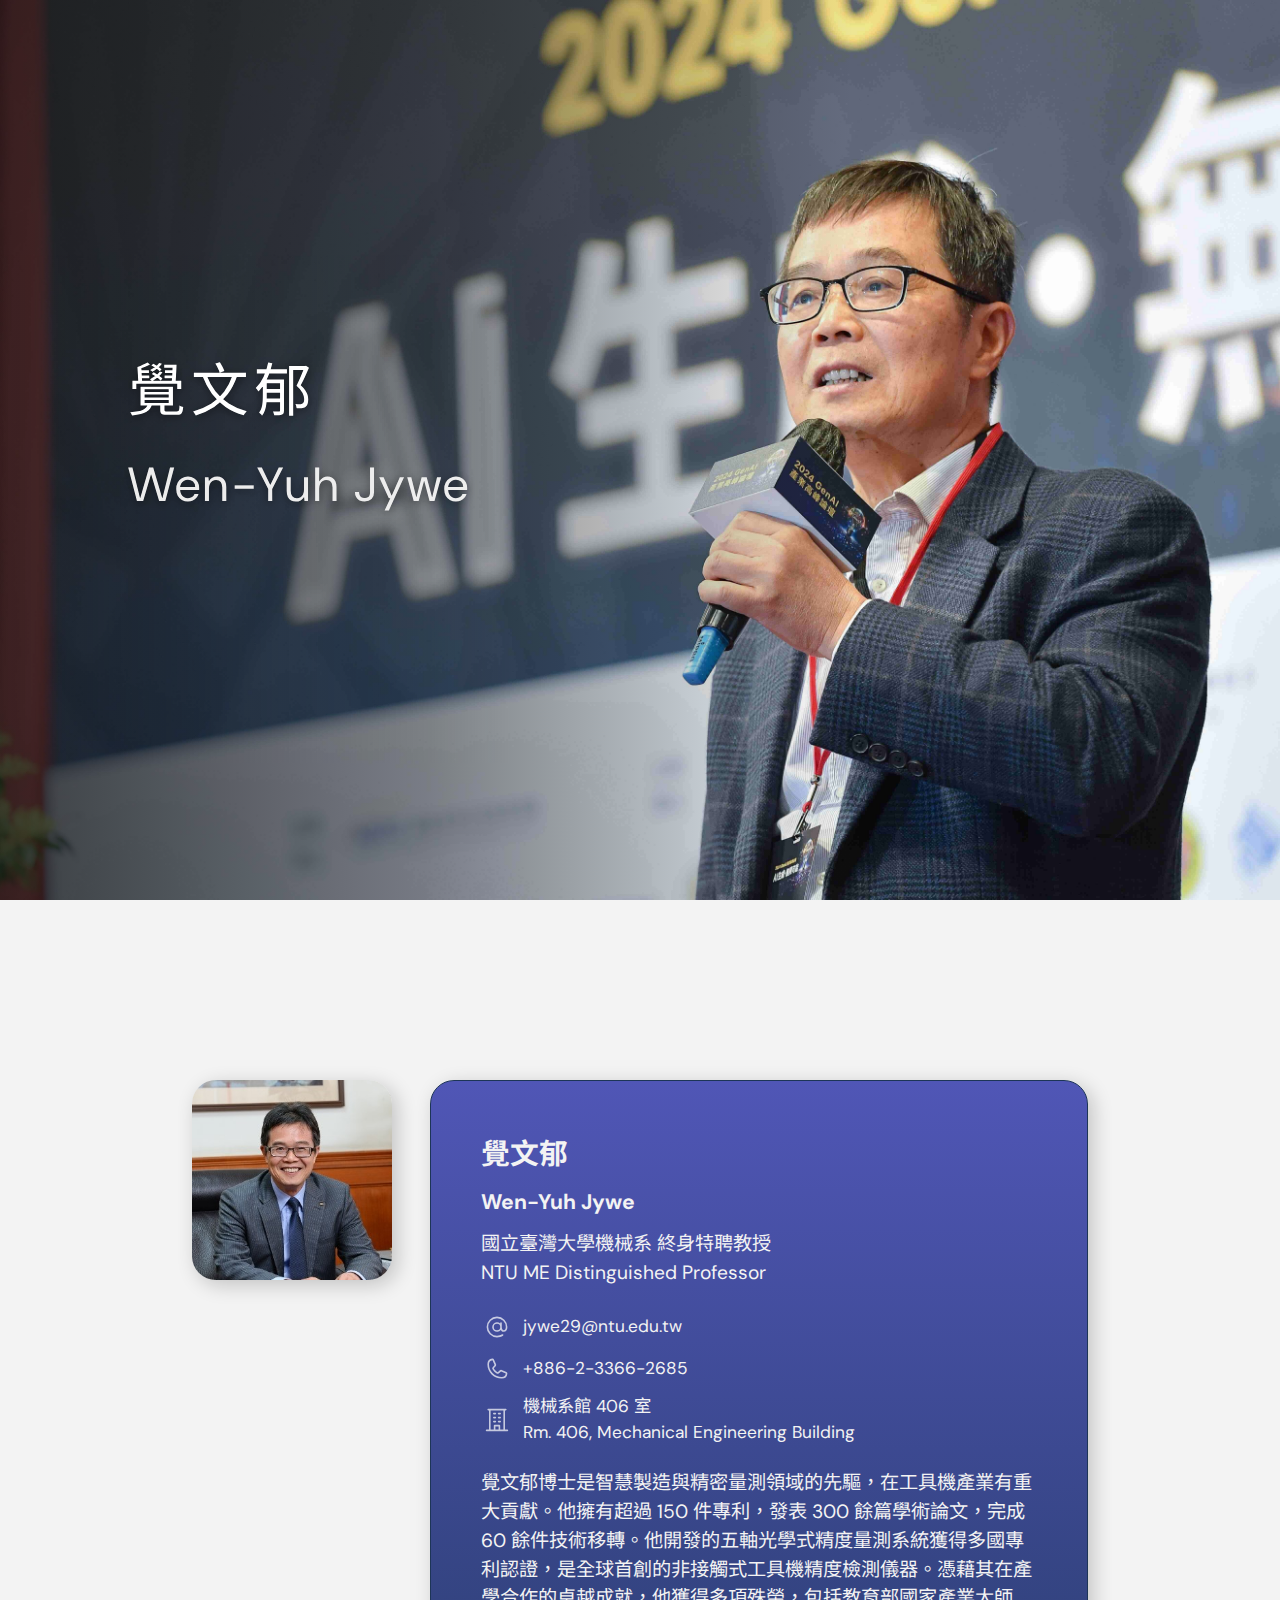
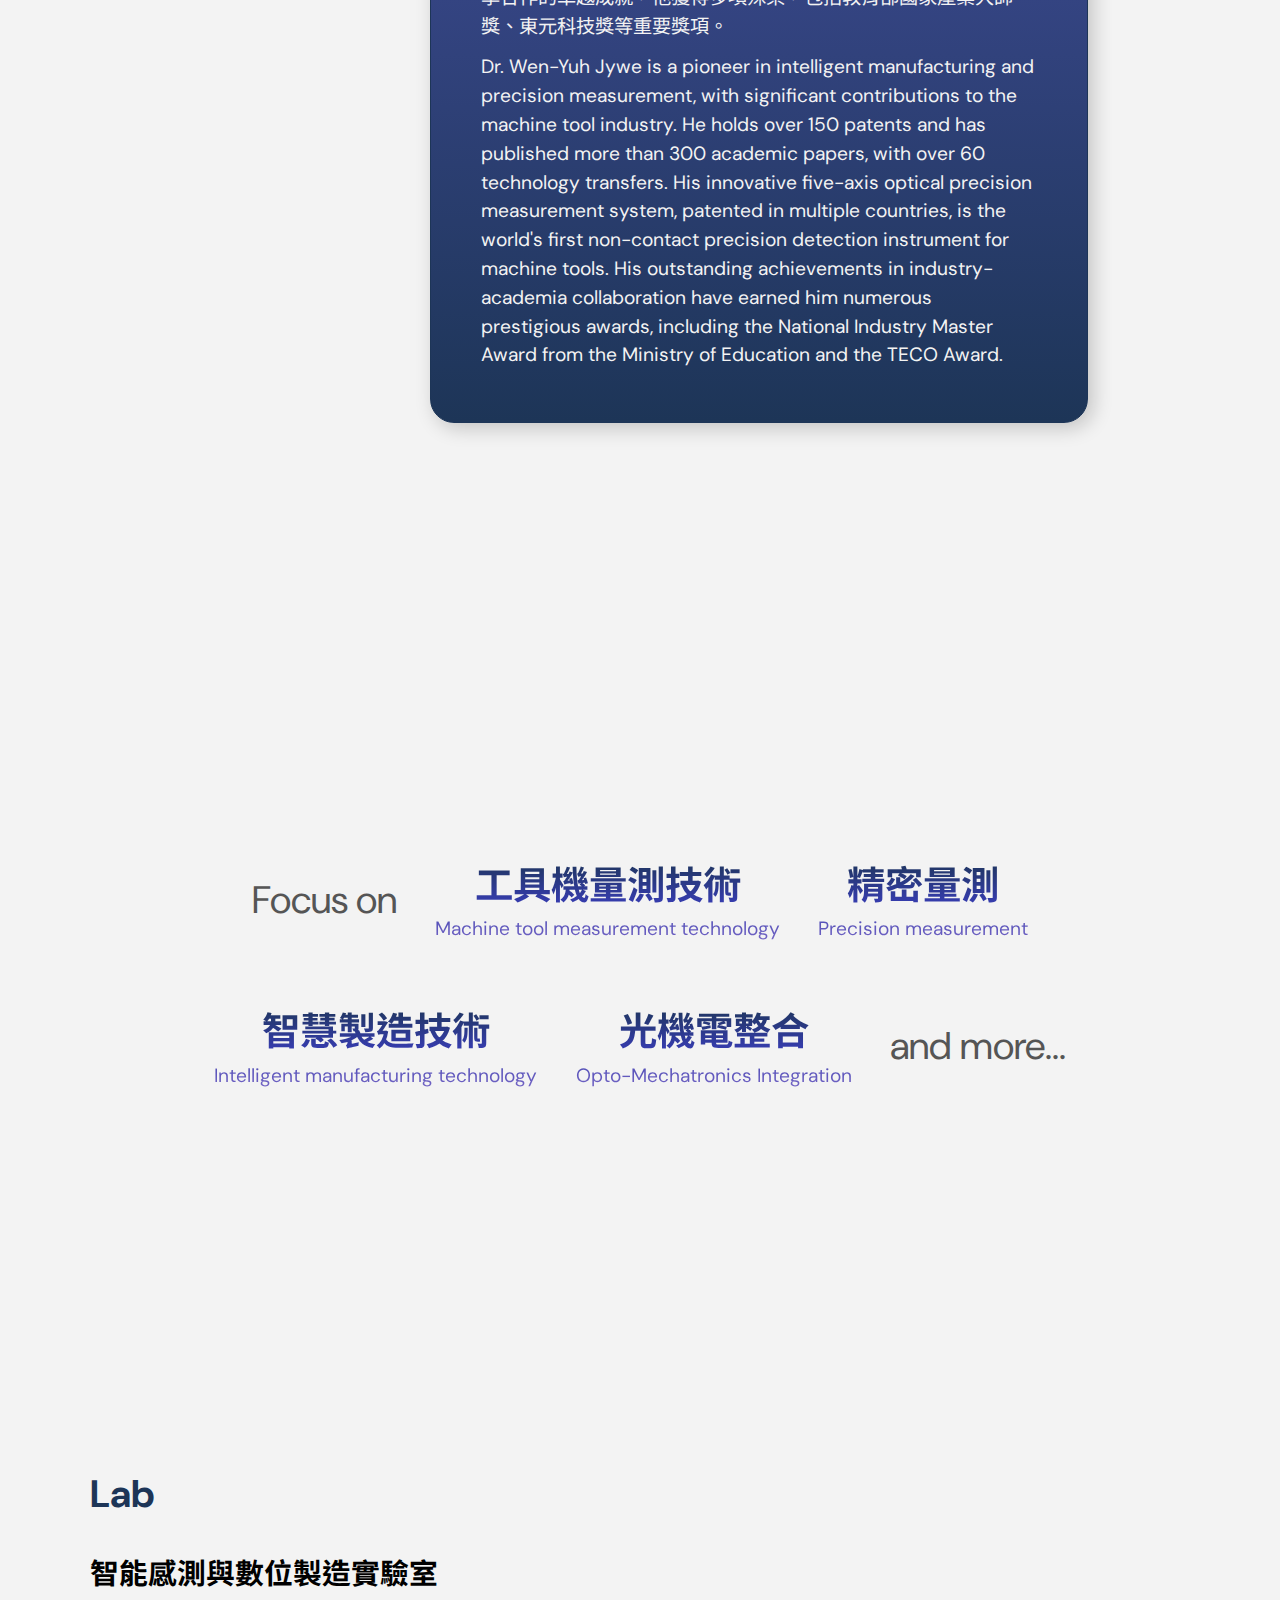
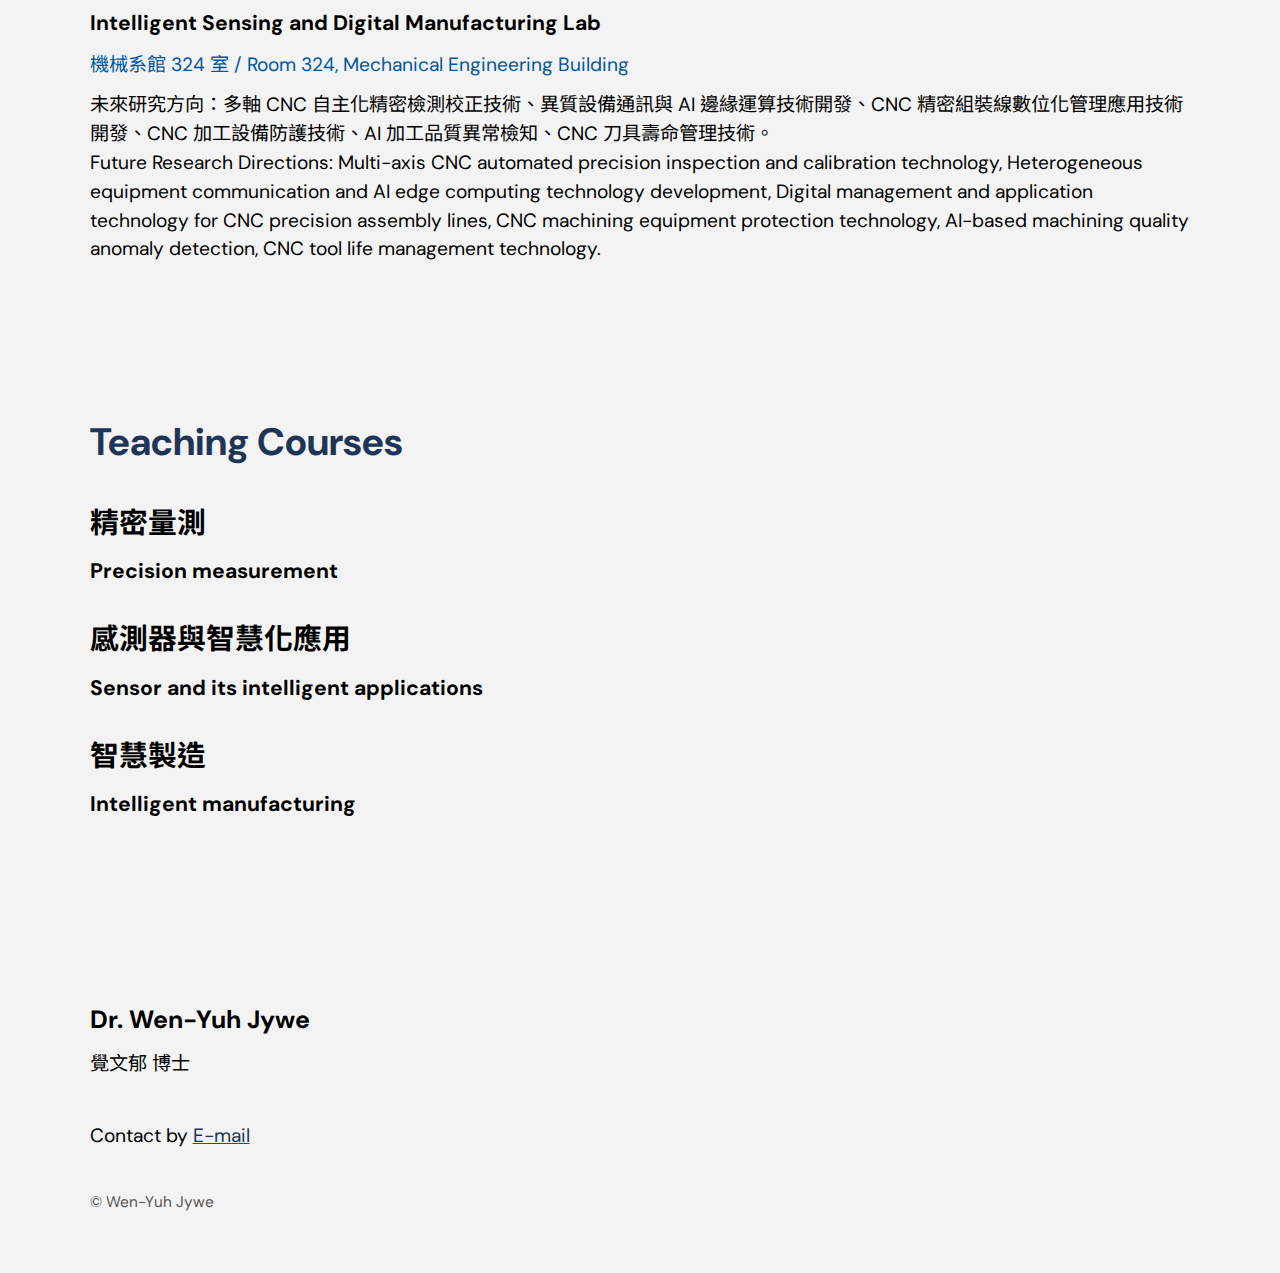
==== index.html @ 2d52c91c "Update" ====
<!DOCTYPE html>
<html lang="zh-TW">

<head>
    <meta charset="UTF-8">
    <meta http-equiv="X-UA-Compatible" content="IE=edge">
    <meta name="viewport" content="width=device-width, initial-scale=1.0">
    <meta name="keywords"
        content="覺文郁,文郁,台大,台灣大學,Wen-Yuh Jywe,NTU,National Taiwan University,Manufacturing,Mechanical,Engineering,機械,智慧製造,精密量測">
    <meta name="description"
        content="覺文郁教授官方網站，國立臺灣大學機械系終身特聘教授，現任 Intense Program 新型專班計畫主持人。Dr. Wen-Yuh Jywe's Official Website - Distinguished Professor at National Taiwan University, Department of Mechanical Engineering.">
    <link rel="icon" href="https://wen-yuh-jywe.github.io/pic/JWY_logo.png">
    <link rel="shortcut icon" href="https://wen-yuh-jywe.github.io/pic/JWY_logo.png" type="image/x-icon">
    <link rel="canonical" href="https://wen-yuh-jywe.github.io/">
    <meta itemprop="thumbnailUrl" content="https://wen-yuh-jywe.github.io/pic/thumbnail.jpg">
    <meta itemprop="image" content="https://wen-yuh-jywe.github.io/pic/thumbnail.jpg">
    <meta property="og:image" content="https://wen-yuh-jywe.github.io/pic/thumbnail.jpg">
    <meta name="robots" content="index, follow">
    <meta name="author" content="覺文郁 (Wen-Yuh Jywe)">
    <meta property="og:title" content="覺文郁 國立臺灣大學 (Wen-Yuh Jywe, National Taiwan University)">
    <meta property="og:description" content="覺文郁教授官方網站，國立臺灣大學機械系終身特聘教授，現任 Intense Program 新型專班計畫主持人。">
    <meta property="og:type" content="website">
    <meta property="og:url" content="https://wen-yuh-jywe.github.io/">
    <meta name="twitter:card" content="summary_large_image">
    <meta name="twitter:title" content="覺文郁 國立臺灣大學 (Wen-Yuh Jywe, National Taiwan University)">
    <meta name="twitter:description" content="覺文郁教授官方網站，國立臺灣大學機械系終身特聘教授，現任 Intense Program 新型專班計畫主持人。">
    <meta name="twitter:image" content="https://wen-yuh-jywe.github.io/pic/thumbnail.jpg">
    <title>覺文郁 國立臺灣大學 (Wen-Yuh Jywe, National Taiwan University)</title>
    <link
        href="https://fonts.googleapis.com/css2?family=DM+Sans:wght@200;600&family=Noto+Sans+TC:wght@300;600&display=swap"
        rel="stylesheet">
    <link rel="stylesheet" type="text/css" href="css/style.css">

    <script async src="https://www.googletagmanager.com/gtag/js?id=G-VJZ2K72PMZ"></script>
    <script>
        window.dataLayer = window.dataLayer || [];
        function gtag() { dataLayer.push(arguments); }
        gtag('js', new Date());
        gtag('config', 'G-VJZ2K72PMZ');
    </script>
    <script src="script/jquery-3.7.0.js"></script>
    <script src="script/jquery.counterup.min.js"></script>
    <script src="script/quicklink.umd.js"></script>
    <script src="script/W_DEV_function_1.js"></script>
    <script src="script/W_DEV_function_2.js"></script>
    <script src="script/waypoints.min.js"></script>
    <script src="script/typed.umd.js"></script>
</head>

<body>
    <header class="container_1">
        <div class="introhero">
            <img loading="lazy" alt="國立臺灣大學 機械系 終身特聘教授 覺文郁 Wen-Yuh Jywe Banner" src="pic/banner.jpg">
            <div class="introhero_web_word">
                <p class="introhero_ch"><span class="type1" id="type">覺文郁</span></p>
                <p class="introhero_en"><span class="type2" id="type">Wen-Yuh Jywe</span></p>
            </div>
        </div>
    </header>

    <main>
        <section class="container_1">
            <div class="watsoncard no_animation">
                <div class="watsoncard_img">
                    <img loading="lazy" src="pic/JWY-SQ.jpg" alt="國立臺灣大學 機械系 終身特聘教授 覺文郁 Wen-Yuh Jywe Personal Photo">
                </div>
                <div class="watsoncard_content">
                    <div class="inside_content">
                        <h3>覺文郁</h3>
                        <h6>Wen-Yuh Jywe</h6>
                        <p>國立臺灣大學機械系 終身特聘教授<br>NTU ME Distinguished Professor</p>

                        <div class="watsoncard_link_container">
                            <div class="watsoncard_link"><a href="mailto:jywe29@ntu.edu.tw" target="_blank"><img
                                        class="watsoncard_icon" src="pic/email.svg" alt="Email"></a>
                                <p><a href="mailto:jywe29@ntu.edu.tw" target="_blank">jywe29@ntu.edu.tw</a></p>
                            </div>
                            <div class="watsoncard_link"><a href="tel:886-2-3366-2685" target="_blank"><img
                                        class="watsoncard_icon" src="pic/phone.svg" alt="Phone"></a>
                                <p><a href="tel:886-2-3366-2685" target="_blank">+886-2-3366-2685</a></p>
                            </div>
                            <div class="watsoncard_link"><a href="https://maps.app.goo.gl/oeczMmmmokRA5XTd6"
                                    target="_blank"><img class="watsoncard_icon" src="pic/building.svg"
                                        alt="Location"></a>
                                <p><a href="https://maps.app.goo.gl/oeczMmmmokRA5XTd6" target="_blank">機械系館 406 室<br>Rm.
                                        406, Mechanical
                                        Engineering Building</a></p>
                            </div>
                        </div>

                        <p>覺文郁博士是智慧製造與精密量測領域的先驅，在工具機產業有重大貢獻。他擁有超過 150 件專利，發表 300 餘篇學術論文，完成 60
                            餘件技術移轉。他開發的五軸光學式精度量測系統獲得多國專利認證，是全球首創的非接觸式工具機精度檢測儀器。憑藉其在產學合作的卓越成就，他獲得多項殊榮，包括教育部國家產業大師獎、東元科技獎等重要獎項。
                        </p>
                        <p>Dr. Wen-Yuh Jywe is a pioneer in intelligent manufacturing and precision measurement, with
                            significant contributions to the machine tool industry. He holds over 150 patents and has
                            published more than 300 academic papers, with over 60 technology transfers. His innovative
                            five-axis optical precision measurement system, patented in multiple countries, is the
                            world's
                            first non-contact precision detection instrument for machine tools. His outstanding
                            achievements
                            in industry-academia collaboration have earned him numerous prestigious awards, including
                            the
                            National Industry Master Award from the Ministry of Education and the TECO Award.</p>
                    </div>
                </div>
            </div>
        </section>

        <section class="container_2">
            <div class="area">Focus on</div>
            <div class="area item">
                <p class="area_ch">工具機量測技術</p>
                <p class="area_en">Machine tool measurement technology</p>
            </div>
            <div class="area item">
                <p class="area_ch">精密量測</p>
                <p class="area_en">Precision measurement</p>
            </div>
            <div class="area item">
                <p class="area_ch">智慧製造技術</p>
                <p class="area_en">Intelligent manufacturing technology</p>
            </div>
            <div class="area item">
                <p class="area_ch">光機電整合</p>
                <p class="area_en">Opto-Mechatronics Integration</p>
            </div>
            <div class="area">and more...</div>
        </section>

        <section class="container_3">
            <h1 class="margin_section">Lab</h1>
            <div class="margin_section">
                <h3>智能感測與數位製造實驗室</h3>
                <h6>Intelligent Sensing and Digital Manufacturing Lab</h6>
                <p class="light_blue_word">機械系館 324 室 / Room 324, Mechanical Engineering Building</p>
                <p>未來研究方向：多軸 CNC 自主化精密檢測校正技術、異質設備通訊與 AI 邊緣運算技術開發、CNC 精密組裝線數位化管理應用技術開發、CNC 加工設備防護技術、AI 加工品質異常檢知、CNC
                    刀具壽命管理技術。<br>Future Research Directions: Multi-axis CNC automated precision inspection and
                    calibration
                    technology,
                    Heterogeneous equipment communication and AI edge computing technology development, Digital
                    management
                    and application technology for CNC precision assembly lines,
                    CNC machining equipment protection technology, AI-based machining quality anomaly detection, CNC
                    tool
                    life management technology.</p>
            </div>

            <h1 class="topic_section">Teaching Courses</h1>
            <div class="margin_section">
                <h3>精密量測</h3>
                <h6>Precision measurement</h6>
            </div>
            <div class="margin_section">
                <h3>感測器與智慧化應用</h3>
                <h6>Sensor and its intelligent applications</h6>
            </div>
            <div class="margin_section">
                <h3>智慧製造</h3>
                <h6>Intelligent manufacturing</h6>
            </div>

        </section>
    </main>

    <footer class="footer">
        <div class="footer_grid">
            <div class="footer_grid_all">
                <h5><span class="info" info="Click to select">Dr. Wen-Yuh
                        Jywe</span></h5>
                <p><span class="info" info="Click to select">覺文郁 博士</p>
            </div>

            <div class="footer_grid_all">
                <p>Contact by <a href="mailto:jywe29@ntu.edu.tw" target="_blank">E-mail</a>
                </p>
            </div>

            <div class="footer_grid_all">
                <p class="copyright">&copy; Wen-Yuh Jywe</p>
            </div>
        </div>
    </footer>

    <button class="toTop" title="gotoTop" style="display: inline-block;">
        <span>Top</span>
    </button>
</body>

<script>
    $('.counter').counterUp({
        delay: 60,
        time: 1000
    });
</script>
<script>
    $(document).ready(function () {
        gotop();
    });
    $(window).scroll(function () {
        gotop();
    });
    $('.toTop').click(function () {
        $('html, body, .wrap').animate({ scrollTop: '0px' }, 200);
        $(".focusable").focus();
    });
    function gotop() {
        var winH = $(window).height();
        var scroll = $(window).scrollTop();
        if (scroll > 100) {
            $('.toTop').show();
        }
        else {
            $('.toTop').hide();
        }
    }
</script>

<script type="application/ld+json">
    {
      "@context": "https://schema.org",
      "@type": "Person",
      "name": "覺文郁",
      "alternateName": "Wen-Yuh Jywe",
      "jobTitle": "Distinguished Professor",
      "worksFor": {
        "@type": "Organization",
        "name": "National Taiwan University",
        "department": "Department of Mechanical Engineering"
      },
      "email": "jywe29@ntu.edu.tw",
      "telephone": "+886-2-3366-2685",
      "image": "https://wen-yuh-jywe.github.io/pic/JWY-SQ.jpg",
      "url": "https://wen-yuh-jywe.github.io/",
      "description": "覺文郁教授是國立臺灣大學的終身特聘教授，他是智慧製造與精密量測領域的先驅，在工具機產業有重大貢獻，現任 Intense Program 新型專班負責人。"
      "knowsAbout": ["智慧製造", "精密量測", "工具機量測技術", "CNC工具機技術", "光機電整合", "AI 智慧製造"],
      "hasCredential": [
            {
            "@type": "EducationalOccupationalCredential",
            "credentialCategory": "degree",
            "educationalLevel": "PhD"
            }
       ],
       "award": [
            "教育部國家產業大師獎",
            "東元科技獎"
       ]
    }
</script>

</html>
---- css/style.css ----
html {
    font-family: 'DM Sans', 'Noto Sans TC';
    font-size: 1.2em;
    color: #000;
    background-color: var(--watson_white);
    scroll-behavior: smooth;
    --watson_gradient: linear-gradient(to bottom, #1d3557, #353cab, #7968c7);
    --watson_light_blue: #00569c;
    --watson_blue: #1d3557;
    --watson_black: #222;
    --watson_gray: #555;
    --watson_gray_white: #999;
    --watson_white: #F3F3F3;
    line-height: 1.5;
}

::selection {
    background: var(--watson_gray);
    color: var(--watson_white);
    -webkit-text-fill-color: var(--watson_white);
    text-shadow: none;
}

body {
    margin: 0;
    padding: 0;
    overflow-x: hidden;
}

p {
    margin: .6em 0;
}

a {
    color: var(--watson_blue);
    text-decoration: var(--watson_light_blue) underline;
}

a:hover {
    text-decoration: underline;
}

h1,
h2,
h3,
h4,
h5,
h6 {
    font-weight: bold;
    line-height: 1.5;
    margin: .4em 0;
}

h1 {
    font-size: 2em;
    color: var(--watson_blue);
}

h2 {
    font-size: 1.6em;
}

h3 {
    font-size: 1.5em;
}

h4 {
    font-size: 1.4em;
}

h5 {
    font-size: 1.3em;
}

h6 {
    font-size: 1.1em;
}

.mid_word {
    font-size: .9em;
    color: var(--watson_gray);
}

.small_word {
    font-size: .8em;
    color: var(--watson_gray);
}

.big_number {
    font-size: 2.5em;
    font-weight: bold;
    margin: 0;
}

.num_details {
    margin: 0;
    color: var(--watson_gray);
}

.golden_word {
    color: #edd27a;
}

.bornze_word {
    color: #dca06c;
}

.light_blue_word {
    color: var(--watson_light_blue);
}

.author_word {
    font-weight: bold;
    color: var(--watson_light_blue);
}

.lb {
    color: var(--watson_blue);
    font-weight: bold;
    font-size: .8em;
    border-radius: 999px;
    background-color: var(--watson_white);
    padding: .5em 1em;
    margin: 0 1.3em 1em 0;
    border: 2px solid var(--watson_gray);
    line-height: 1.5;
    display: inline-block;
    transition: .3s all linear;
    word-break: break-word;
    text-decoration: none;

    &:after {
        color: rgba(239, 108, 42, 0);
        content: "";
        margin-left: 0px;
        transition: .3s all linear;
    }
}

.lb:hover {
    filter: drop-shadow(0px 0px 0px #303134);
    background-color: #303134;
    border: 2px solid var(--watson_gray);
    color: #FFF;
    text-decoration: none;

    &:after {
        color: var(--watson_white);
        content: "→";
        margin-left: 5px;
    }
}

.text-right {
    text-align: right;
}

.text-center {
    text-align: center;
}

.introhero {
    width: 100vw;
    height: 100vh;
    position: relative;
    overflow: hidden;
    display: flex;
    justify-content: center;
    align-items: center;
    padding: 0px;
    border-radius: 0;
    outline: 0px solid #a4adbc;
}

.introhero video,
.introhero img {
    position: absolute;
    width: 100vw;
    height: 100vh;
    top: 0;
    left: 0;
    object-fit: cover;
}

.introhero_web_word {
    width: 100vw;
    height: 100vh;
    display: grid;
    justify-content: left;
    align-content: center;
    background: linear-gradient(to left, rgba(0, 0, 0, 0), rgba(0, 0, 0, 0), rgba(22, 22, 23, .5), rgba(22, 22, 23, .8));
    padding: 0vh 0 0 10vw;
    z-index: 1;
}

.introhero_ch {
    top: 0px;
    left: 0px;
    right: 0px;
    text-transform: normal;
    background-color: none;
    color: #FFF;
    mix-blend-mode: hard-light;
    padding-right: 0px;
    clear: center;
    font-size: clamp(1.5em, 3em, 15vw);
    line-height: 0;
    letter-spacing: 5px;
    text-shadow: 0px 2px 10px rgba(0, 0, 0, .5);
}

.introhero_en {
    top: 0px;
    left: 0px;
    right: 0px;
    text-transform: normal;
    background-color: none;
    color: var(--watson_white);
    mix-blend-mode: hard-light;
    padding-right: 0px;
    clear: center;
    font-size: clamp(1.5em, 2.5em, 7vw);
    line-height: 1.2;
    letter-spacing: 3px;
    text-shadow: 0px 2px 10px rgba(0, 0, 0, .5);
}

@media(max-width: 768px) {
    .introhero img {
        top: 0;
        left: -90vw;
        width: 200vw;
    }

    .introhero_web_word {
        align-content: end;
        background: linear-gradient(to bottom, rgba(0, 0, 0, 0), rgba(0, 0, 0, 0), rgba(22, 22, 23, .5), rgba(22, 22, 23, .8));
        padding: 0vh 0 15vh 10vw;
    }
}

.watsoncard {
    width: 70vw;
    margin: 20vh auto;
    padding: 0px;
    display: flex;
    align-items: start;
    gap: 2em;
}

.watsoncard_img {
    width: 200px;
    height: 200px;
    border-radius: 24px;
    margin: 0;
    box-shadow: rgba(0, 0, 0, .2) 5px 5px 20px;
    transition: all .3s linear;
}

.watsoncard_img img {
    width: 200px;
    height: 200px;
    border-radius: 24px;
    z-index: 1;
    transition: all .3s linear;
}

.watsoncard_content {
    color: var(--watson_white);
    width: 100%;
    border: var(--watson_blue) 1px solid;
    padding: 40px 10px;
    border-radius: 24px;
    z-index: -1;
    position: relative;
    background: linear-gradient(to top, #1d3557, rgb(80, 86, 182));
    background: -webkit-linear-gradient(to top, #1d3557, rgb(80, 86, 182));
    box-shadow: rgba(0, 0, 0, .2) 5px 5px 20px;
}

.watsoncard_link_container {
    display: grid;
    align-items: center;
    gap: .5em;
    margin: 1.2em 0;
}

.watsoncard_link {
    display: flex;
    align-items: center;
    gap: 10px;
    margin: .0em 0;
}

.watsoncard_link p {
    margin: 0;
    font-size: .9em;
}

.watsoncard_link a {
    color: var(--watson_white);
    text-decoration: none;
    line-height: 0;
}

.inside_content {
    padding: 0 40px;
}

.watsoncard_icon {
    margin: 0px;
    opacity: .7;
    transform: scale(.8);
}

@media(max-width: 1000px) {
    .watsoncard {
        display: grid;
        grid-template-columns: 1fr;
        justify-items: center;
        width: 90vw;
        margin: auto;
        padding: 0px;
    }

    .no_animation {
        margin: 150px auto;
    }

    .watsoncard_img {
        width: 150px;
        height: 150px;
        border-radius: 100%;
    }

    .watsoncard_img img {
        width: 150px;
        height: 150px;
        border-radius: 100%;
    }

    .watsoncard_content {
        margin: 20px 0;
        transform: translateY(-90px);
        padding: 50px 0px 20px;
    }
}

.container_2 {
    display: flex;
    padding: 25vh 10vw;
    justify-content: center;
    flex-wrap: wrap;
    align-items: center;
}

.area {
    margin: 30px .5em 30px;
    font-size: clamp(1.3em, 2em, 3em);
    color: var(--watson_gray);
}

.area.item {
    background: var(--watson_gradient);
    -webkit-background-clip: text;
    -webkit-text-fill-color: transparent;
    background-size: 100% 100%;
    color: transparent;
    text-align: center;
}

.area.item {
    font-weight: bold;
    background: var(--watson_gradient);
    -webkit-background-clip: text;
    -webkit-text-fill-color: transparent;
    background-size: 100% 100%;
    color: transparent;
    text-align: center;
}

.area p {
    margin: 0;
}

.area_ch {
    font-size: clamp(1em, 2em, 2vw);
    font-weight: bold;
}

.area_en {
    font-size: clamp(.5em, 1em, .5vw);
    font-weight: normal;
}

.container_3 {
    padding: 10vh 7vw;
}

.topic_section {
    margin-top: 150px;
}

.margin_section {
    margin: 30px 0;
}

.margin_top {
    margin-top: 25px;
}


/* GRID */
.normal_grid {
    --banner-row-gap: 20px;
    --banner-column-gap: 20px;
    display: grid;
    margin: var(--banner-row-gap);
    grid-row-gap: var(--banner-row-gap);
    grid-column-gap: var(--banner-column-gap);
    grid-template-columns: repeat(12, minmax(0, 1fr));
}

.normal_grid_12 {
    grid-column: span 12;
}

.normal_grid_6 {
    grid-column: span 6;
}

.normal_grid_4 {
    grid-column: span 4;
}

@media(max-width: 992px) {

    .normal_grid_4,
    .normal_grid_6 {
        grid-column: span 12;
    }
}


.carousel-container {
    position: relative;
    display: flex;
    align-items: center;
    width: 100%;
    overflow-x: hidden;
    overflow-y: visible;
    height: auto;
}

.carousel-arrow {
    position: absolute;
    transform: translateY(-0%);
    background-color: #1A1C1EAA;
    border: 1px solid #FFFFFF50;
    color: white;
    padding: 10px;
    cursor: pointer;
    z-index: 10;
    scale: 1;
    opacity: 1;
    transition: all 1s cubic-bezier(0.175, 0.885, 0.32, 1.275);
    border-radius: 100%;
    width: 30px;
    height: 30px;
    display: flex;
    justify-content: center;
    align-items: center;
    line-height: 1;
    font-weight: bold;
    margin: 0 10px;
}

.carousel-arrow:hover {
    border: 1px solid var(--watson_blue);
}

.left-arrow {
    left: 0;
}

.right-arrow {
    right: 0;
}

.hidden {
    scale: 0;
    opacity: 0;
}

.carousel {
    transition: scroll-left 0.5s ease-in-out;
    display: flex;
    scrollbar-width: none;
    padding: 20px 5px;
    overflow-x: hidden;
}

.carousel::-webkit-scrollbar {
    display: none;
}

.carousel-item {
    margin: 0 20px 0 0;
    padding: 0;
    scale: 1;
    transition: all .3s ease;
}

.case_1 {
    width: 18em;
    display: flex;
    flex: 0 0 auto;
    flex-direction: column;
    justify-content: space-between;
    border-radius: 1em;
    background-color: #242629;
    box-shadow: 0 0 10px rgba(0, 0, 0, 0.5);
}

.case_1:hover {
    scale: 1.02;
    box-shadow: 0 6px 12px rgba(0, 0, 0, 0.2);
}

.case_2 {
    display: -webkit-box;
}

.carousel-item p {
    margin: 0 0 .3em 0;
}

.carousel-item img {
    width: 100%;
}

.case_1 img {
    max-width: 100%;
    aspect-ratio: 16 / 9;
    object-fit: cover;
    object-position: center;
    border-radius: 1em 1em 0 0;
}

.case_2 img {
    width: 200px;
}

.carousel-item-content {
    padding: .5em 1.5em .7em;
}

.case_2 .carousel-item-content {
    padding: .2em 1.5em .7em;
    width: 450px;
    max-width: 100%;
}



@media(max-width: 768px) {

    .introhero_type {
        font-size: clamp(1.3em, 2em, 3vw);
    }

    .area {
        margin: 30px .5em 30px;
        font-size: clamp(1.3em, 2em, 1vw);
    }

    h3 {
        font-size: 1.4em;
    }

    h4 {
        font-size: 1.3em;
    }

    h5 {
        font-size: 1.2em;
    }

    h6 {
        font-size: 1.1em;
    }

    .margin_section {
        margin: 45px 0;
    }

    .carousel-arrow {
        display: none;
    }

    .case_1 {
        width: 75vw;
        display: flex;
        flex: 0 0 auto;
        flex-direction: column;
        justify-content: space-between;
        border-radius: 1em;
        background-color: #242629;
        box-shadow: 0 0 10px rgba(0, 0, 0, 0.5);
    }

    .carousel-item.case_2 {
        display: block;
    }

    .case_2 .carousel-item-content {
        padding: .2em 0em .7em;
        width: 70vw;
        max-width: 70vw;
    }

    .case_2 img {
        height: 200px;
        width: auto;
    }

}

/* Animation */

.fade {
    opacity: 0;
    transition: all 1200ms cubic-bezier(0.4, 0, 0.2, 1);
}

.fade.shows {
    opacity: 1;
}

.slide-in {
    transform: translateY(25px);
}

.slide-in.shows {
    transform: translateY(0em);
}

.slide-in-left {
    transform: scale(.8) translateX(-10vw);
    -webkit-transform: scale(.8) translateX(-10vw);
    -webkit-filter: blur(4px);
    filter: blur(4px);
    opacity: 0;
}

.slide-in-left.shows {
    transform: scale(1) translateX(0vw);
    -webkit-transform: scale(1) translateX(0vw);
    -webkit-filter: blur(0px);
    filter: blur(0px);
    opacity: 1;
}

.slide-in-right {
    transform: scale(.75) translateX(100vw);
    -webkit-transform: scale(.75) translateX(100vw);
    -webkit-filter: blur(4px);
    filter: blur(4px);
}

.slide-in-right.shows {
    transform: scale(1) translateX(0vw);
    -webkit-transform: scale(1) translateX(0vw);
    -webkit-filter: blur(0px);
    filter: blur(0px);
}

.big-to-fit-up {
    -webkit-transform-origin: 50% 0%;
    transform-origin: 50% 0%;
    -webkit-filter: blur(4px);
    filter: blur(4px);
    opacity: 0;
    -webkit-transform: scale(.5) translateY(0px);
    transform: scale(.5) translateY(0px);
}

.big-to-fit-up.shows {
    -webkit-transform-origin: 50% 0%;
    transform-origin: 50% 0%;
    -webkit-filter: blur(0px);
    filter: blur(0px);
    opacity: 1;
    -webkit-transform: scale(1) translateY(-100px);
    transform: scale(1) translateY(-100px);
}

.pop-up {
    -webkit-transform: scale(.5);
    transform: scale(.5);
    -webkit-filter: blur(10px);
    filter: blur(10px);
    opacity: 0;
}

.pop-up.shows {
    -webkit-transform: scale(1);
    transform: scale(1);
    -webkit-filter: blur(0px);
    filter: blur(0px);
    opacity: 1;
}

.text-in {
    letter-spacing: 1em;
    opacity: 0;
}

.text-in.shows {
    letter-spacing: normal;
    opacity: 1;
}

.text-out {
    letter-spacing: -.1em;
    opacity: 0;
}

.text-out.shows {
    letter-spacing: normal;
    opacity: 1;
}


.info {
    cursor: auto;
    user-select: all;
    -webkit-cursor: auto;
    -webkit-user-select: all;
}

span[info] {
    position: relative;
}

span[info]:hover::after {
    content: attr(info);
    position: absolute;
    left: 0;
    top: 34px;
    min-width: 100px;
    border: 0px #fff solid;
    border-radius: 0px;
    background-color: #555;
    padding: 10px;
    color: #fff;
    font-size: 10px;
    z-index: 1;
    text-align: center;
    font-weight: bold;
}

.footer_grid {
    --banner-row-gap: 20px;
    --banner-column-gap: 20px;
    display: grid;
    margin: 50px 7vw;
    grid-row-gap: var(--banner-row-gap);
    grid-column-gap: var(--banner-column-gap);
    grid-template-columns: repeat(12, minmax(0, 1fr));
}

.footer_grid_all {
    grid-column: span 12;
}

.footer_grid_4 {
    grid-column: span 4;
    text-align: center;
}

.footer_grid_6 {
    grid-column: span 6;
}

.copyright {
    color: var(--watson_gray);
    font-size: .8em;
}

.mob_span {
    display: inline;
}

.mob_br {
    display: none;
}

@media(max-width: 992px) {
    .footer_grid {
        margin: 40px 8vw;
    }

    .footer_grid_3 {
        grid-column: span 6;
    }

    .footer_grid_4 {
        grid-column: span 12;
        text-align: left;
    }

    .footer_grid_6 {
        grid-column: span 12;
        color: #AAA;
    }

    .mob_span {
        display: none;
    }

    .mob_br {
        display: inline;
    }

}

.timeline {
    position: relative;
    display: grid;
    margin: 2em 0 0;
}

.timeline-item {
    position: relative;
}

.timeline .timeline-item:before {
    display: inline-block;
    position: absolute;
    content: "";
    width: .7em;
    height: .7em;
    border-radius: 100%;
    background-color: var(--watson_white);
    border: 3px solid var(--watson_blue);
    padding: 0;
    margin: 0;
    left: .3em;
    transition: all .3s ease-in-out;
    z-index: 1;
}

.timeline-item-content {
    border-left: 1px dashed var(--watson_gray);
    margin: 0 0 0 .8em;
    padding: 0 0 2.7em 1.4em;
}

.timeline-item:last-child .timeline-item-content {
    border-left: none;
    padding-bottom: 0;
}

.timeline-title {
    font-size: 1.2em;
    color: var(--watson_gray);
    margin: 0;
    transform: translateY(-.3em);
}

.timeline .timeline-item:last-child::after {
    display: none;
}

.num_intro_grid {
    display: flex;
    grid-gap: 3em;
    margin: 2em 0 2.5em;
    flex-wrap: wrap;
}

.num_intro_grid_2 {
    grid-column: span 2;
    display: grid;
}

@media(max-width: 768px) {
    .num_intro_grid {
        justify-content: center;
    }

    .num_intro_grid_2 {
        grid-column: span 12;
        justify-items: center;
    }
}

.toTop {
    display: block;
    position: fixed;
    width: 40px;
    height: 40px;
    border: 0;
    outline: 1px solid var(--watson_gray);
    background: rgba(0, 0, 0, .0);
    border-radius: 100%;
    cursor: pointer;
    z-index: 999;
    bottom: 1.5em;
    right: 1.5em;
    transition: all .5s ease;
}

.toTop:before {
    position: absolute;
    content: "";
    top: 17px;
    left: 15px;
    width: 9px;
    height: 9px;
    border-style: solid;
    border-width: 2px 2px 0px 0px;
    transform: rotate(-45deg);
    border-color: var(--watson_gray_white) var(--watson_gray_white) transparent transparent;
}

.toTop:hover {
    scale: 1.2;
    background: var(--watson_blue);
    outline: none;
}

.toTop span {
    color: rgba(0, 0, 0, 0);
}
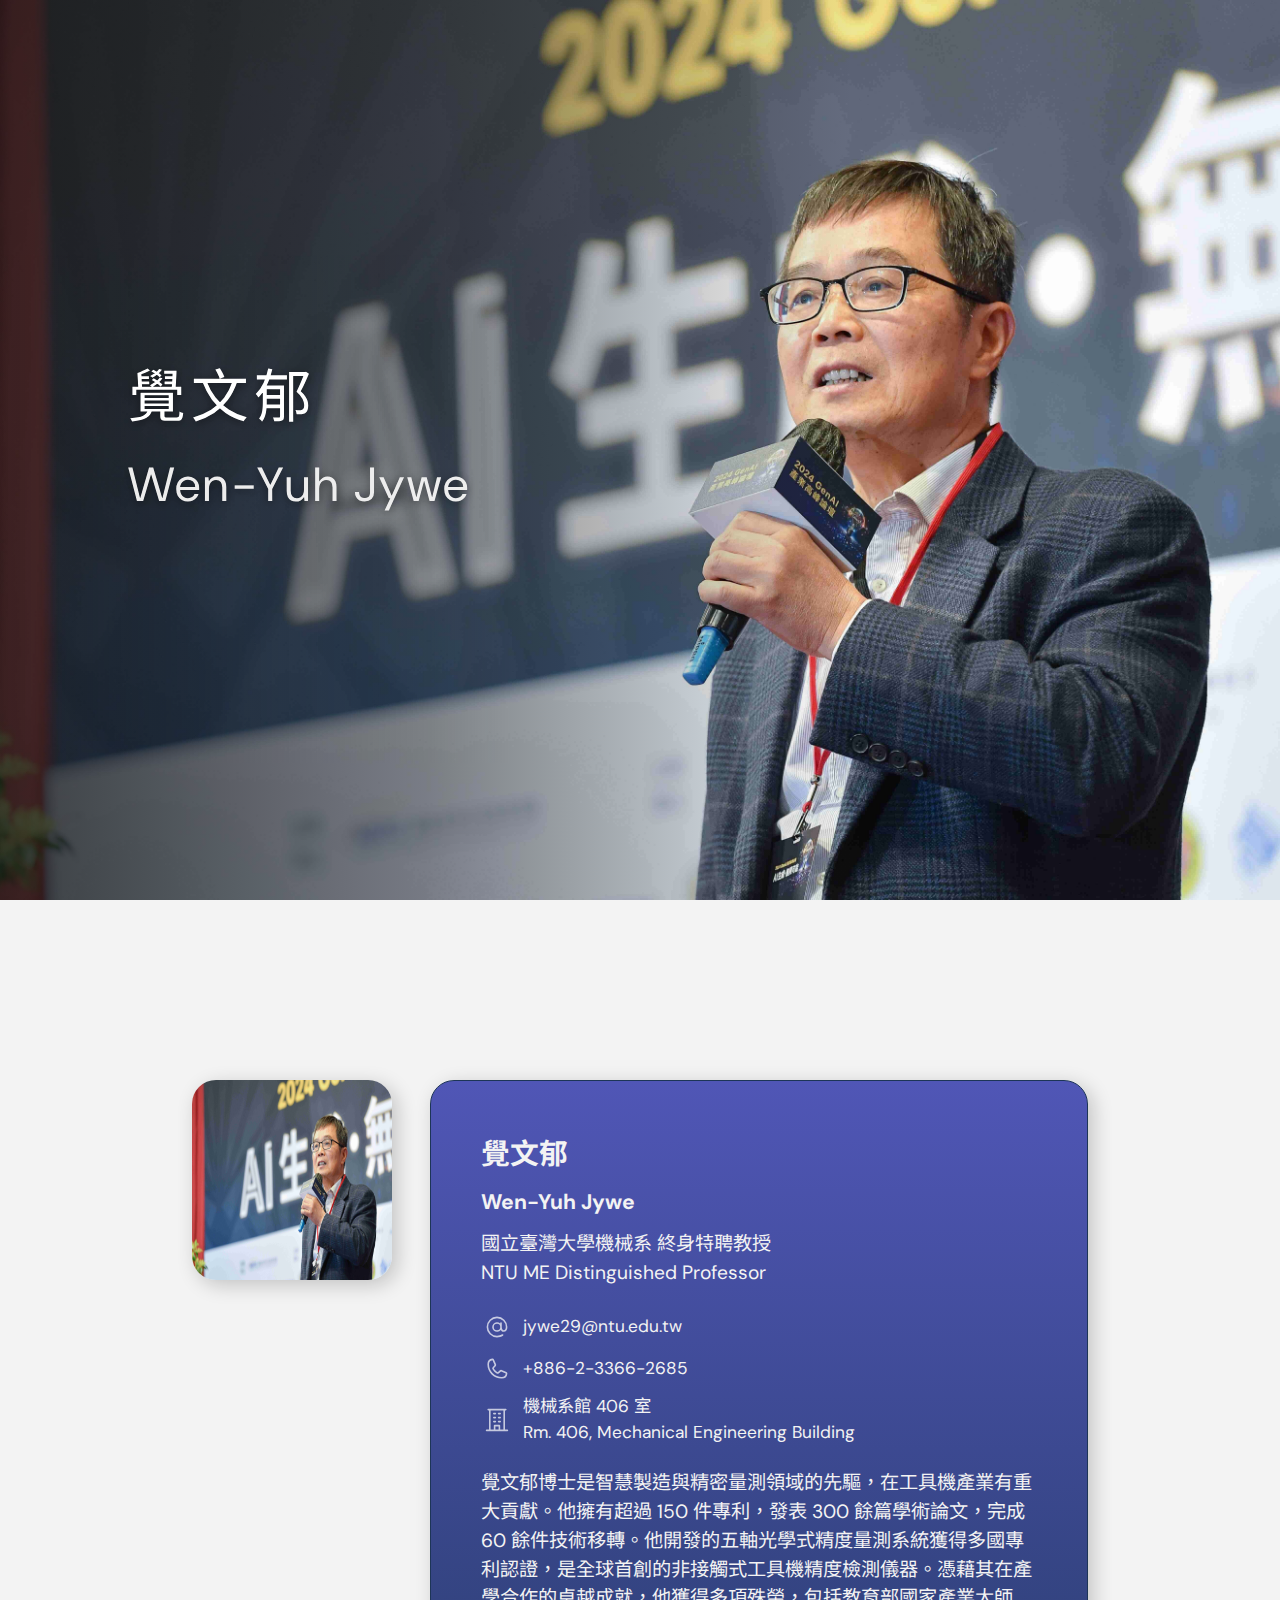
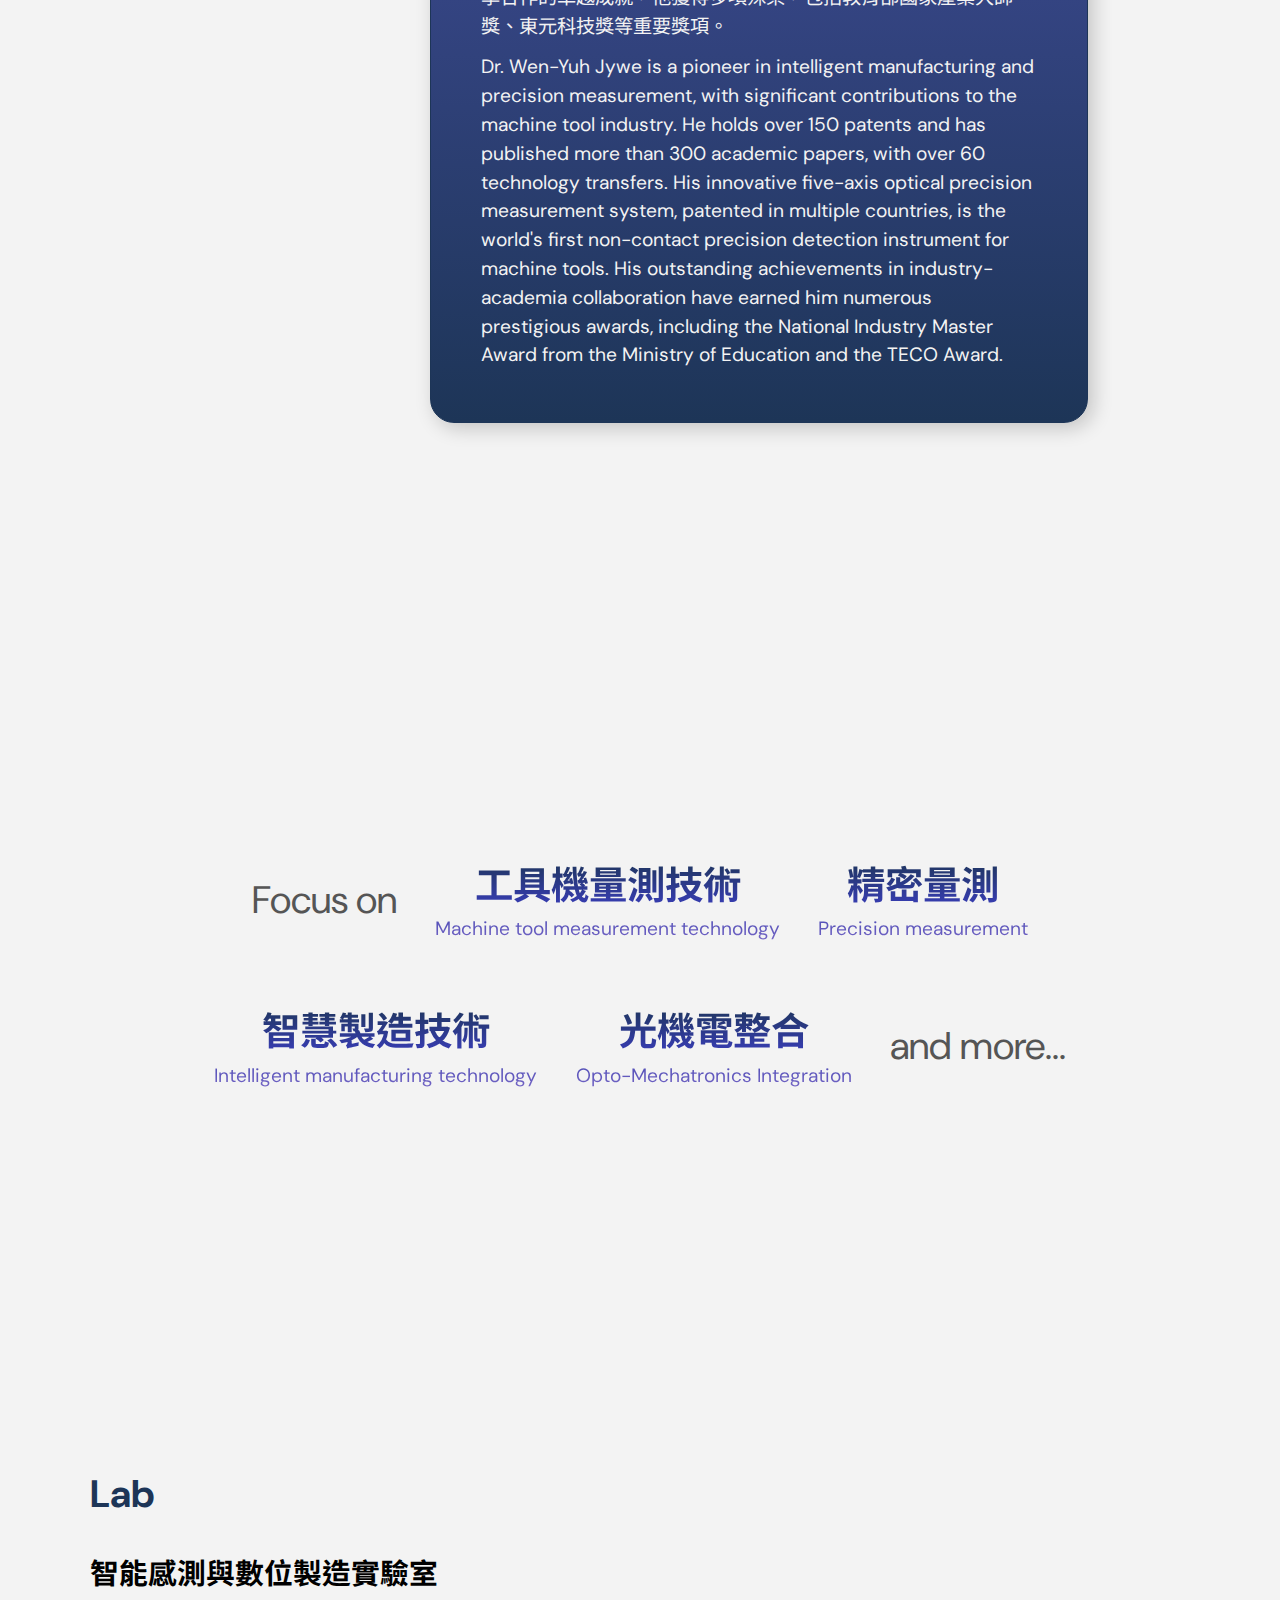
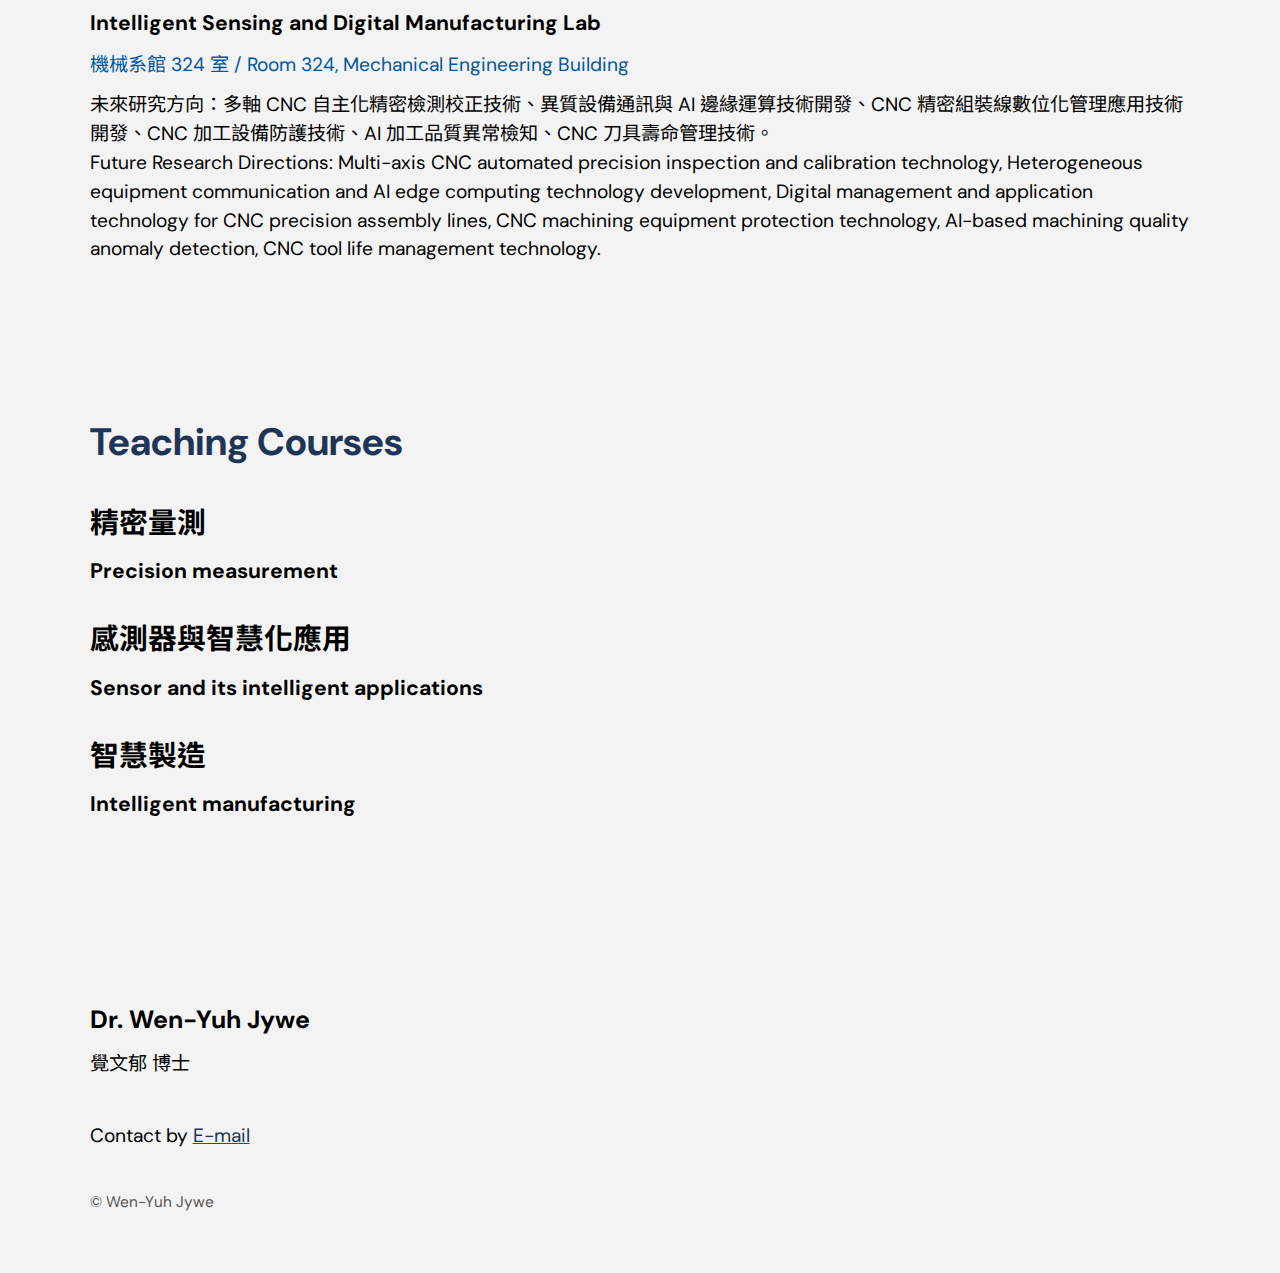
==== commit 4c7e56b1: "Update" ====
--- a/index.html
+++ b/index.html
@@ -4,11 +4,21 @@
 <head>
     <meta charset="UTF-8">
     <meta http-equiv="X-UA-Compatible" content="IE=edge">
+    <meta http-equiv="Cache-Control" content="max-age=31536000">
     <meta name="viewport" content="width=device-width, initial-scale=1.0">
     <meta name="keywords"
         content="覺文郁,文郁,台大,台灣大學,Wen-Yuh Jywe,NTU,National Taiwan University,Manufacturing,Mechanical,Engineering,機械,智慧製造,精密量測">
     <meta name="description"
         content="覺文郁教授官方網站，國立臺灣大學機械系終身特聘教授，現任 Intense Program 新型專班計畫主持人。Dr. Wen-Yuh Jywe's Official Website - Distinguished Professor at National Taiwan University, Department of Mechanical Engineering.">
+    <link rel="preload" as="style"
+        href="https://fonts.googleapis.com/css2?family=DM+Sans:wght@200;600&family=Noto+Sans+TC:wght@300;600&display=swap" />
+    <link rel="stylesheet"
+        href="https://fonts.googleapis.com/css2?family=DM+Sans:wght@200;600&family=Noto+Sans+TC:wght@300;600&display=swap"
+        media="print" onload="this.media='all'" />
+    <noscript>
+        <link rel="stylesheet"
+            href="https://fonts.googleapis.com/css2?family=DM+Sans:wght@200;600&family=Noto+Sans+TC:wght@300;600&display=swap" />
+    </noscript>
     <link rel="icon" href="https://wen-yuh-jywe.github.io/pic/JWY_logo.png">
     <link rel="shortcut icon" href="https://wen-yuh-jywe.github.io/pic/JWY_logo.png" type="image/x-icon">
     <link rel="canonical" href="https://wen-yuh-jywe.github.io/">
@@ -26,11 +36,7 @@
     <meta name="twitter:description" content="覺文郁教授官方網站，國立臺灣大學機械系終身特聘教授，現任 Intense Program 新型專班計畫主持人。">
     <meta name="twitter:image" content="https://wen-yuh-jywe.github.io/pic/thumbnail.jpg">
     <title>覺文郁 國立臺灣大學 (Wen-Yuh Jywe, National Taiwan University)</title>
-    <link
-        href="https://fonts.googleapis.com/css2?family=DM+Sans:wght@200;600&family=Noto+Sans+TC:wght@300;600&display=swap"
-        rel="stylesheet">
     <link rel="stylesheet" type="text/css" href="css/style.css">
-
     <script async src="https://www.googletagmanager.com/gtag/js?id=G-VJZ2K72PMZ"></script>
     <script>
         window.dataLayer = window.dataLayer || [];
@@ -38,13 +44,8 @@
         gtag('js', new Date());
         gtag('config', 'G-VJZ2K72PMZ');
     </script>
-    <script src="script/jquery-3.7.0.js"></script>
-    <script src="script/jquery.counterup.min.js"></script>
-    <script src="script/quicklink.umd.js"></script>
-    <script src="script/W_DEV_function_1.js"></script>
-    <script src="script/W_DEV_function_2.js"></script>
-    <script src="script/waypoints.min.js"></script>
-    <script src="script/typed.umd.js"></script>
+    <script src="script/jquery-3.7.0.min.js"></script>
+    <script defer src="script/W_DEV_function_1.js"></script>
 </head>
 
 <body>
@@ -52,8 +53,8 @@
         <div class="introhero">
             <img loading="lazy" alt="國立臺灣大學 機械系 終身特聘教授 覺文郁 Wen-Yuh Jywe Banner" src="pic/banner.jpg">
             <div class="introhero_web_word">
-                <p class="introhero_ch"><span class="type1" id="type">覺文郁</span></p>
-                <p class="introhero_en"><span class="type2" id="type">Wen-Yuh Jywe</span></p>
+                <p class="introhero_ch">覺文郁</p>
+                <p class="introhero_en">Wen-Yuh Jywe</p>
             </div>
         </div>
     </header>
@@ -62,7 +63,8 @@
         <section class="container_1">
             <div class="watsoncard no_animation">
                 <div class="watsoncard_img">
-                    <img loading="lazy" src="pic/JWY-SQ.jpg" alt="國立臺灣大學 機械系 終身特聘教授 覺文郁 Wen-Yuh Jywe Personal Photo">
+                    <img loading="eager" fetchpriority="high" alt="國立臺灣大學 機械系 終身特聘教授 覺文郁 Wen-Yuh Jywe Banner"
+                        src="pic/banner.jpg">
                 </div>
                 <div class="watsoncard_content">
                     <div class="inside_content">
@@ -187,32 +189,32 @@
 </body>
 
 <script>
-    $('.counter').counterUp({
-        delay: 60,
-        time: 1000
+    document.addEventListener('DOMContentLoaded', function () {
+        if (typeof jQuery !== 'undefined') {
+            $(document).ready(function () {
+                gotop();
+            });
+
+            $(window).scroll(function () {
+                gotop();
+            });
+
+            $('.toTop').click(function () {
+                $('html, body, .wrap').animate({ scrollTop: '0px' }, 200);
+                $(".focusable").focus();
+            });
+        }
+
+        function gotop() {
+            var winH = $(window).height();
+            var scroll = $(window).scrollTop();
+            if (scroll > 100) {
+                $('.toTop').show();
+            } else {
+                $('.toTop').hide();
+            }
+        }
     });
-</script>
-<script>
-    $(document).ready(function () {
-        gotop();
-    });
-    $(window).scroll(function () {
-        gotop();
-    });
-    $('.toTop').click(function () {
-        $('html, body, .wrap').animate({ scrollTop: '0px' }, 200);
-        $(".focusable").focus();
-    });
-    function gotop() {
-        var winH = $(window).height();
-        var scroll = $(window).scrollTop();
-        if (scroll > 100) {
-            $('.toTop').show();
-        }
-        else {
-            $('.toTop').hide();
-        }
-    }
 </script>
 
 <script type="application/ld+json">
--- a/css/style.css
+++ b/css/style.css
@@ -170,6 +170,7 @@
     padding: 0px;
     border-radius: 0;
     outline: 0px solid #a4adbc;
+    background: var(--watson_black);
 }
 
 .introhero video,
@@ -194,6 +195,8 @@
 }
 
 .introhero_ch {
+    font-family: 'Noto Sans TC';
+    font-display: swap;
     top: 0px;
     left: 0px;
     right: 0px;
@@ -210,6 +213,8 @@
 }
 
 .introhero_en {
+    font-family: 'DM Sans';
+    font-display: swap;
     top: 0px;
     left: 0px;
     right: 0px;
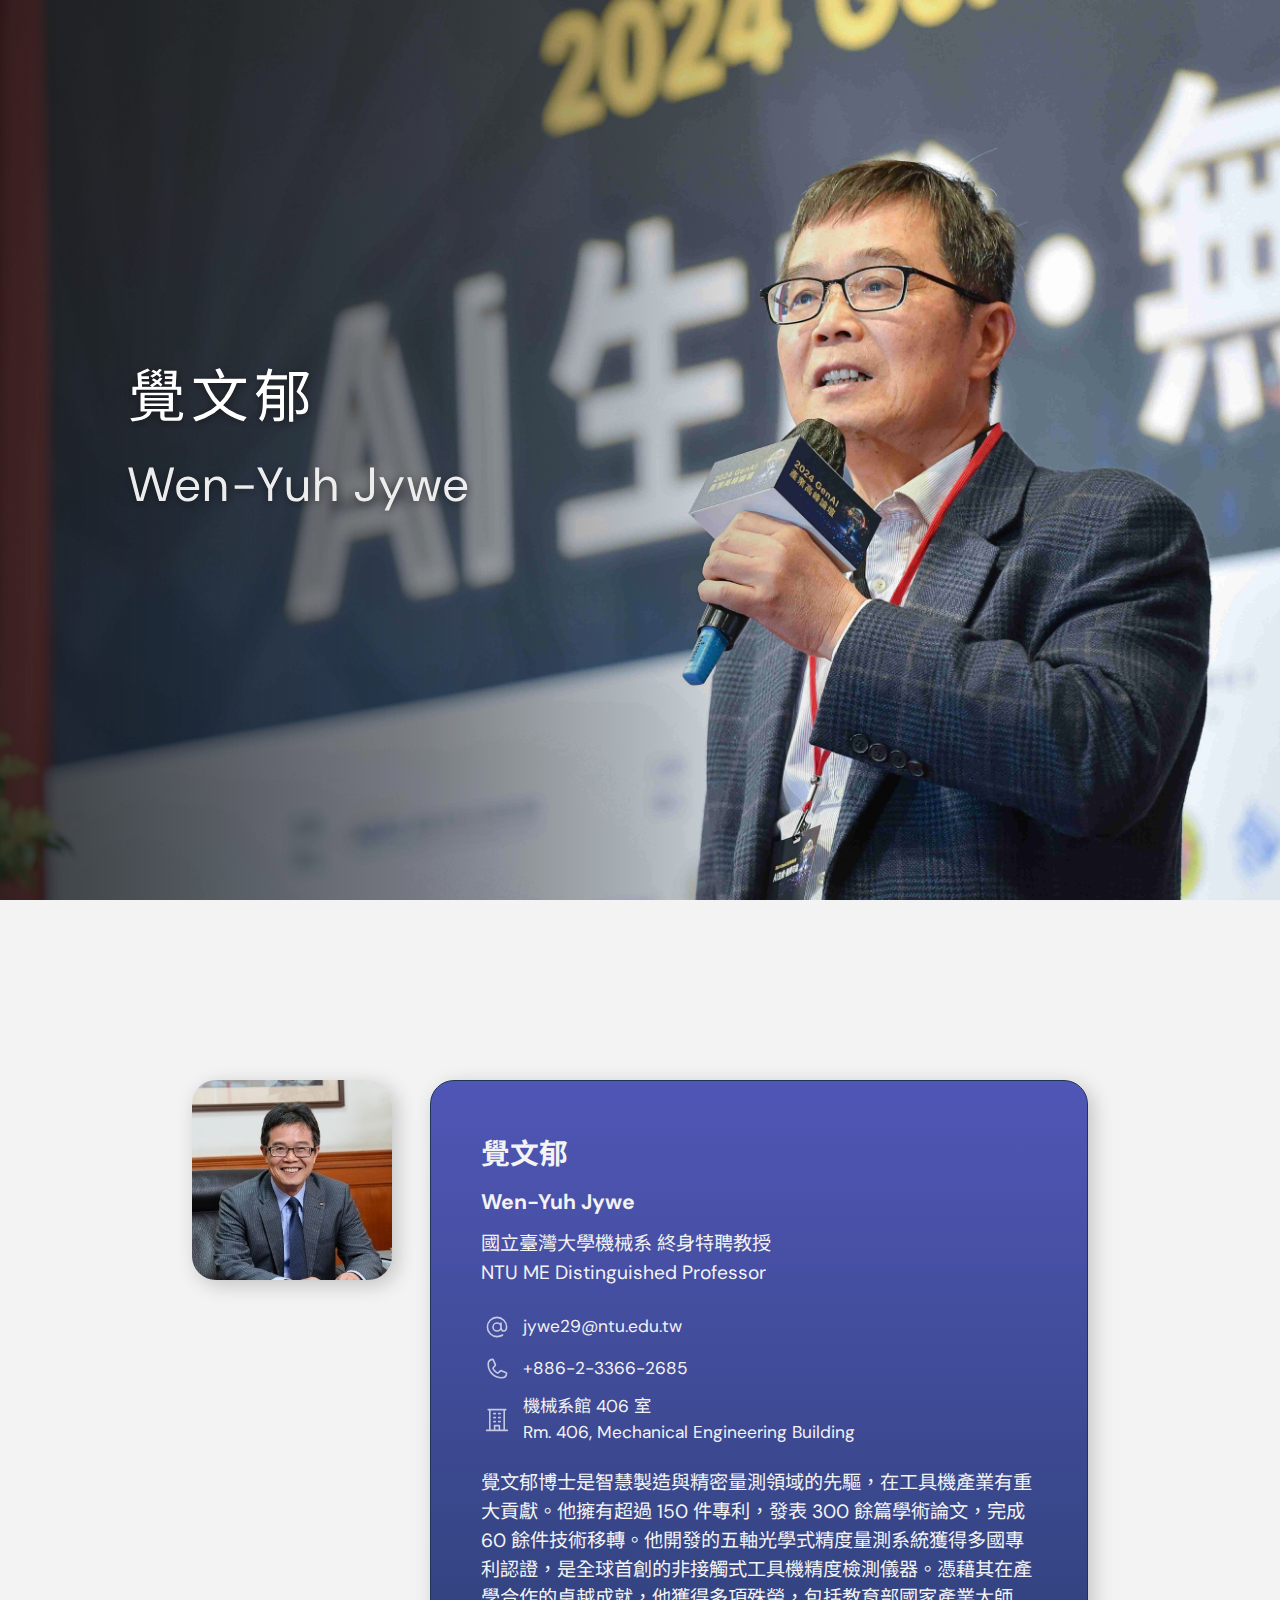
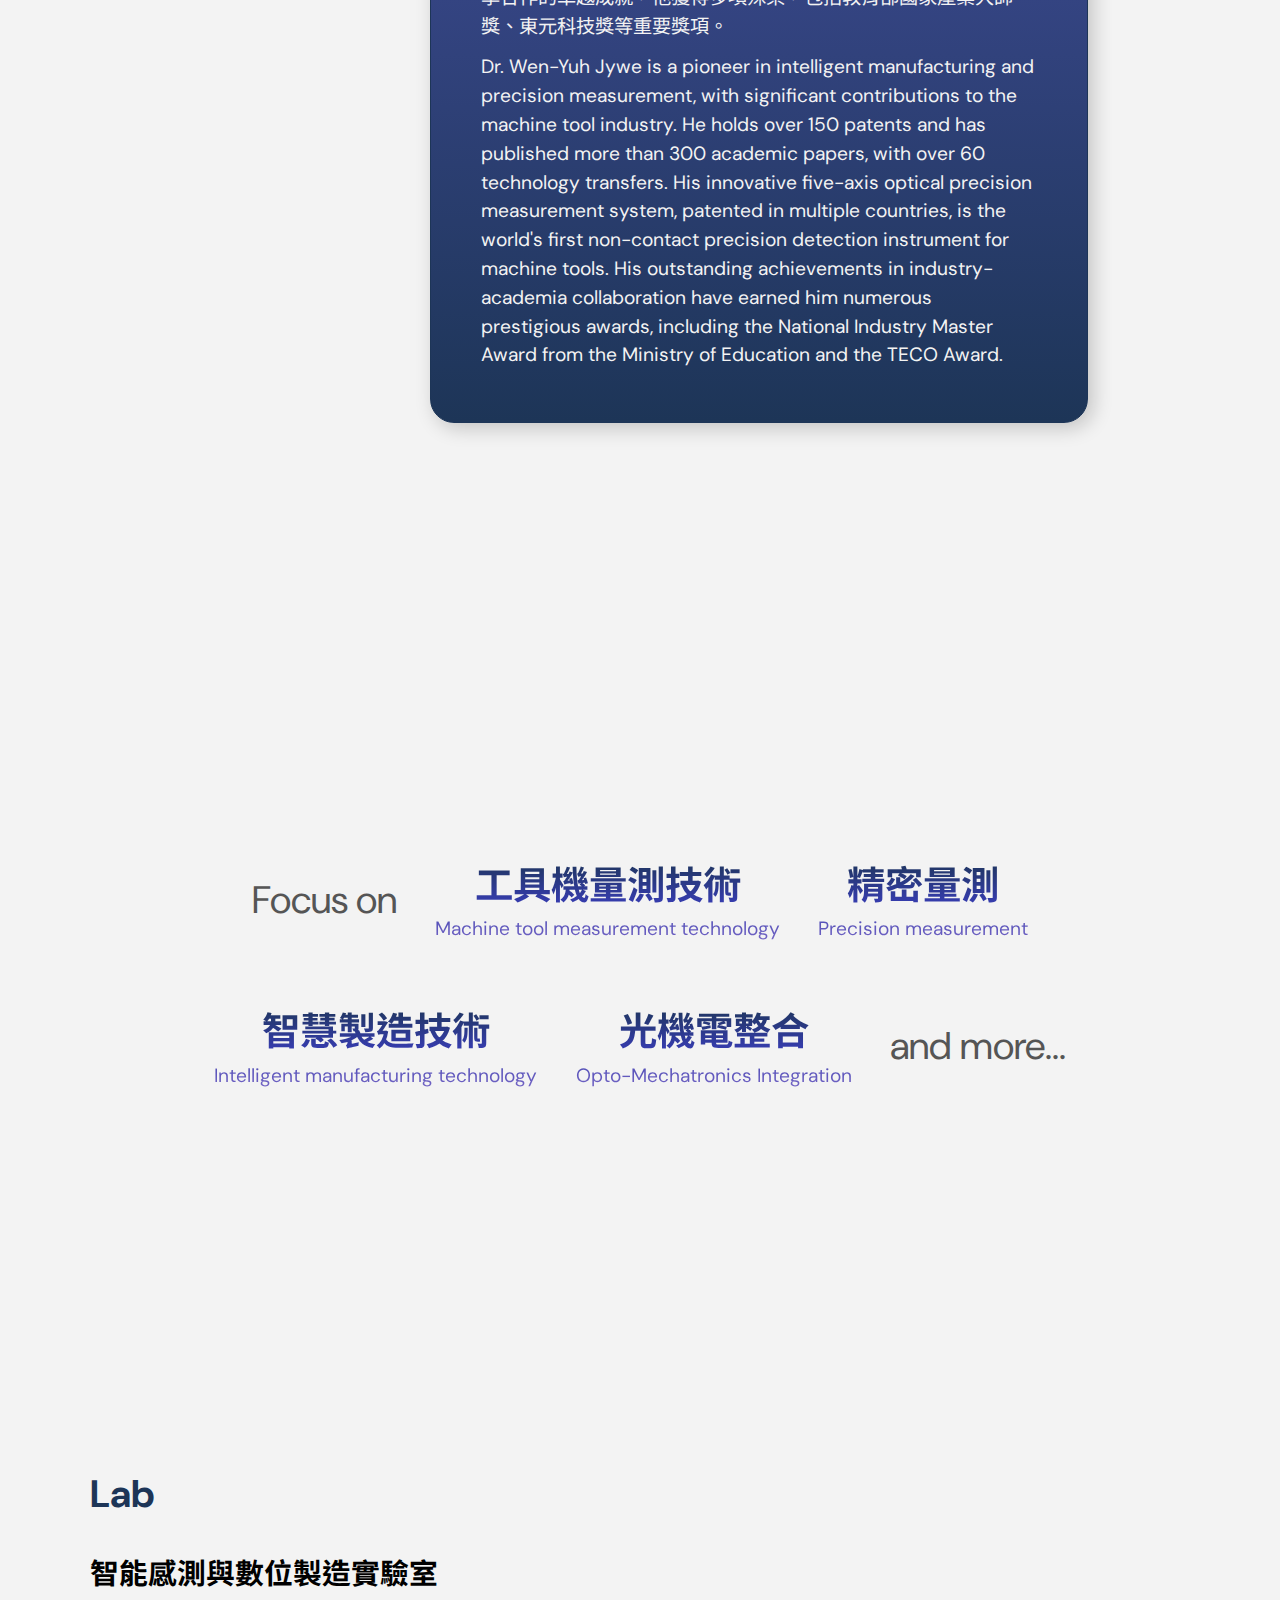
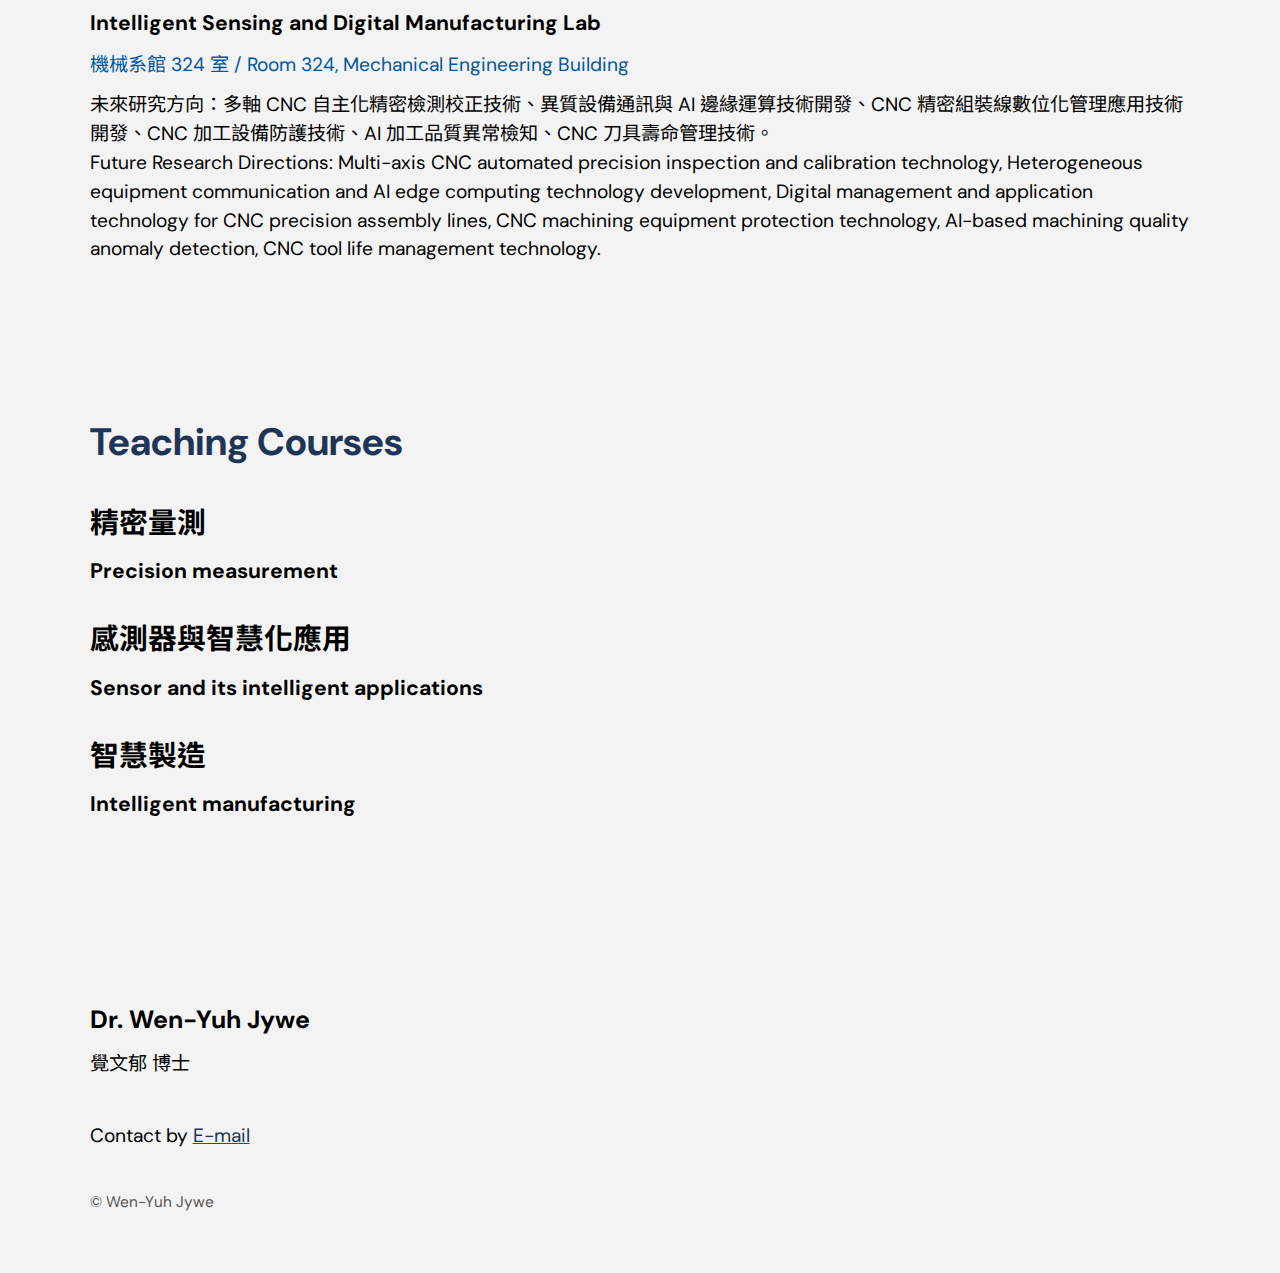
==== commit d4eee955: "Update" ====
--- a/index.html
+++ b/index.html
@@ -51,7 +51,8 @@
 <body>
     <header class="container_1">
         <div class="introhero">
-            <img loading="lazy" alt="國立臺灣大學 機械系 終身特聘教授 覺文郁 Wen-Yuh Jywe Banner" src="pic/banner.jpg">
+            <img loading="eager" fetchpriority="high" alt="國立臺灣大學 機械系 終身特聘教授 覺文郁 Wen-Yuh Jywe Banner"
+                src="pic/banner.jpg">
             <div class="introhero_web_word">
                 <p class="introhero_ch">覺文郁</p>
                 <p class="introhero_en">Wen-Yuh Jywe</p>
@@ -63,8 +64,7 @@
         <section class="container_1">
             <div class="watsoncard no_animation">
                 <div class="watsoncard_img">
-                    <img loading="eager" fetchpriority="high" alt="國立臺灣大學 機械系 終身特聘教授 覺文郁 Wen-Yuh Jywe Banner"
-                        src="pic/banner.jpg">
+                    <img loading="lazy" src="pic/JWY-SQ.jpg" alt="國立臺灣大學 機械系 終身特聘教授 覺文郁 Wen-Yuh Jywe Personal Photo">
                 </div>
                 <div class="watsoncard_content">
                     <div class="inside_content">
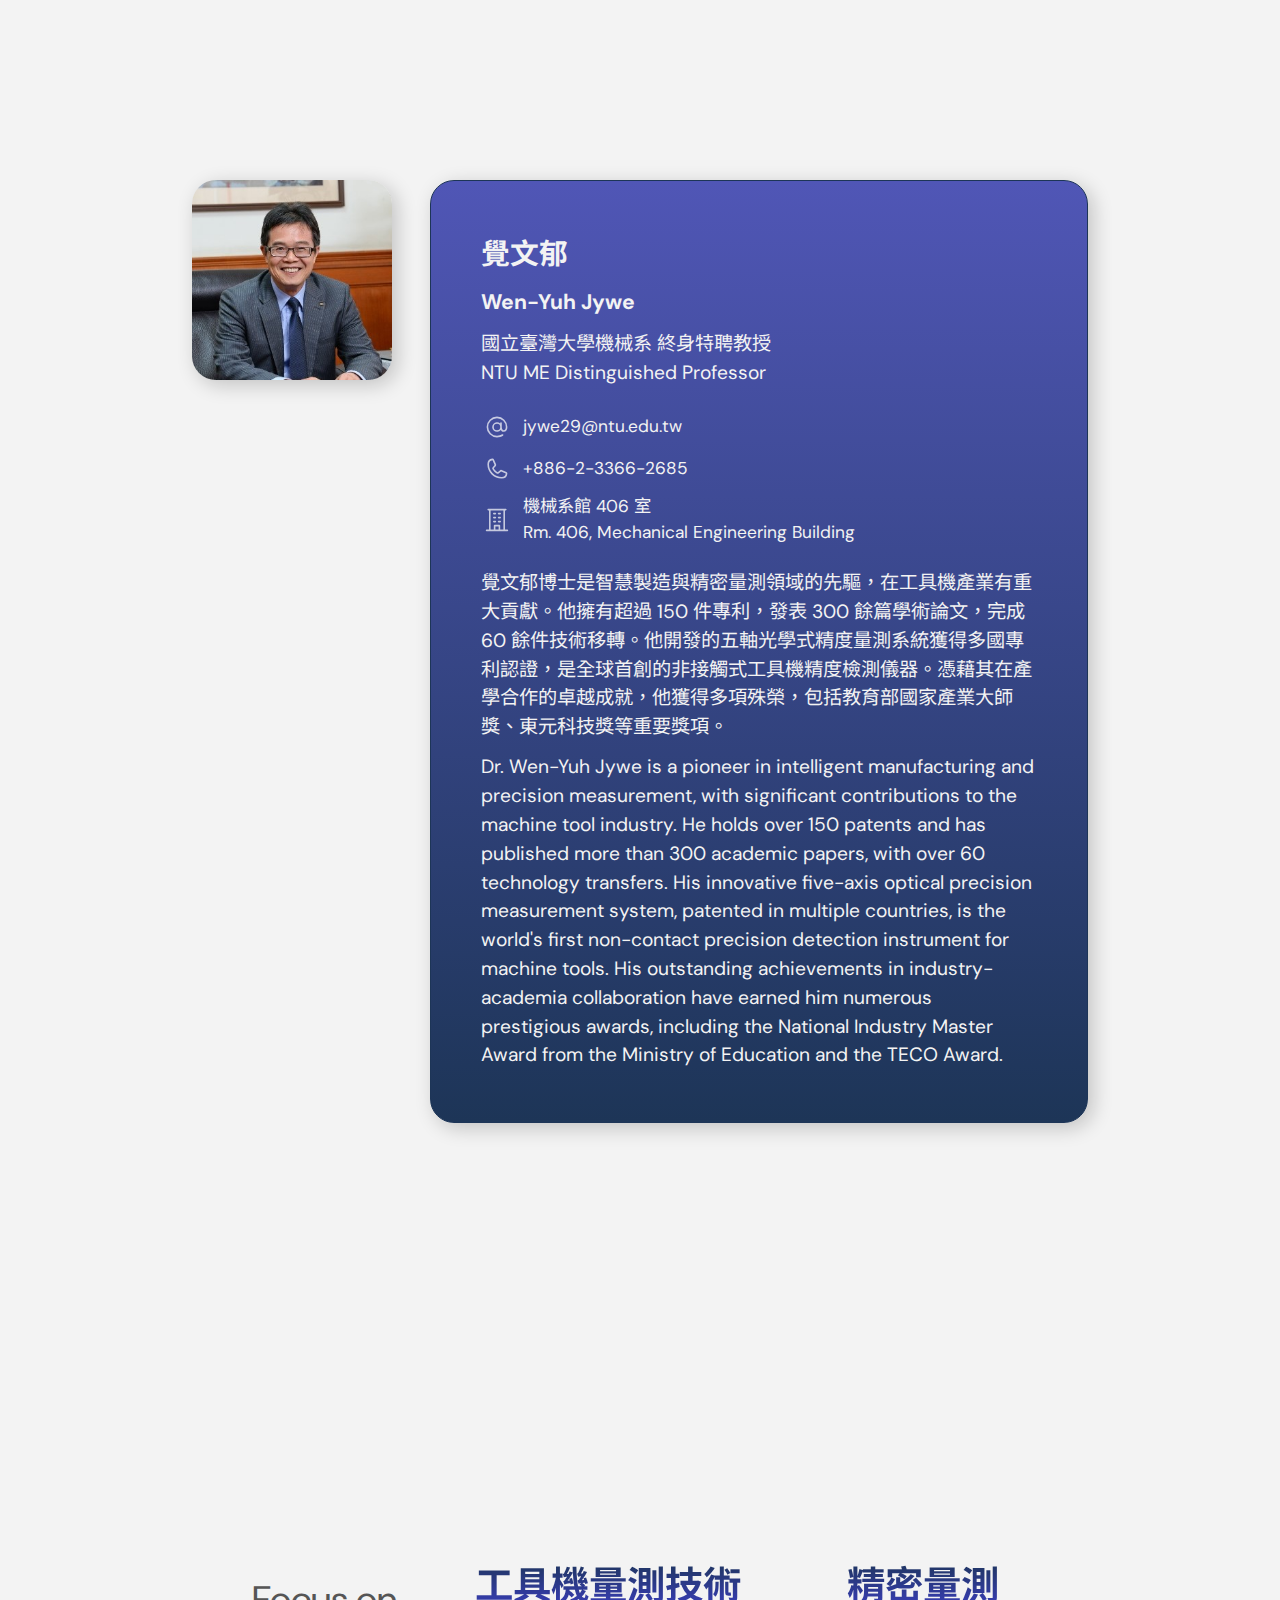
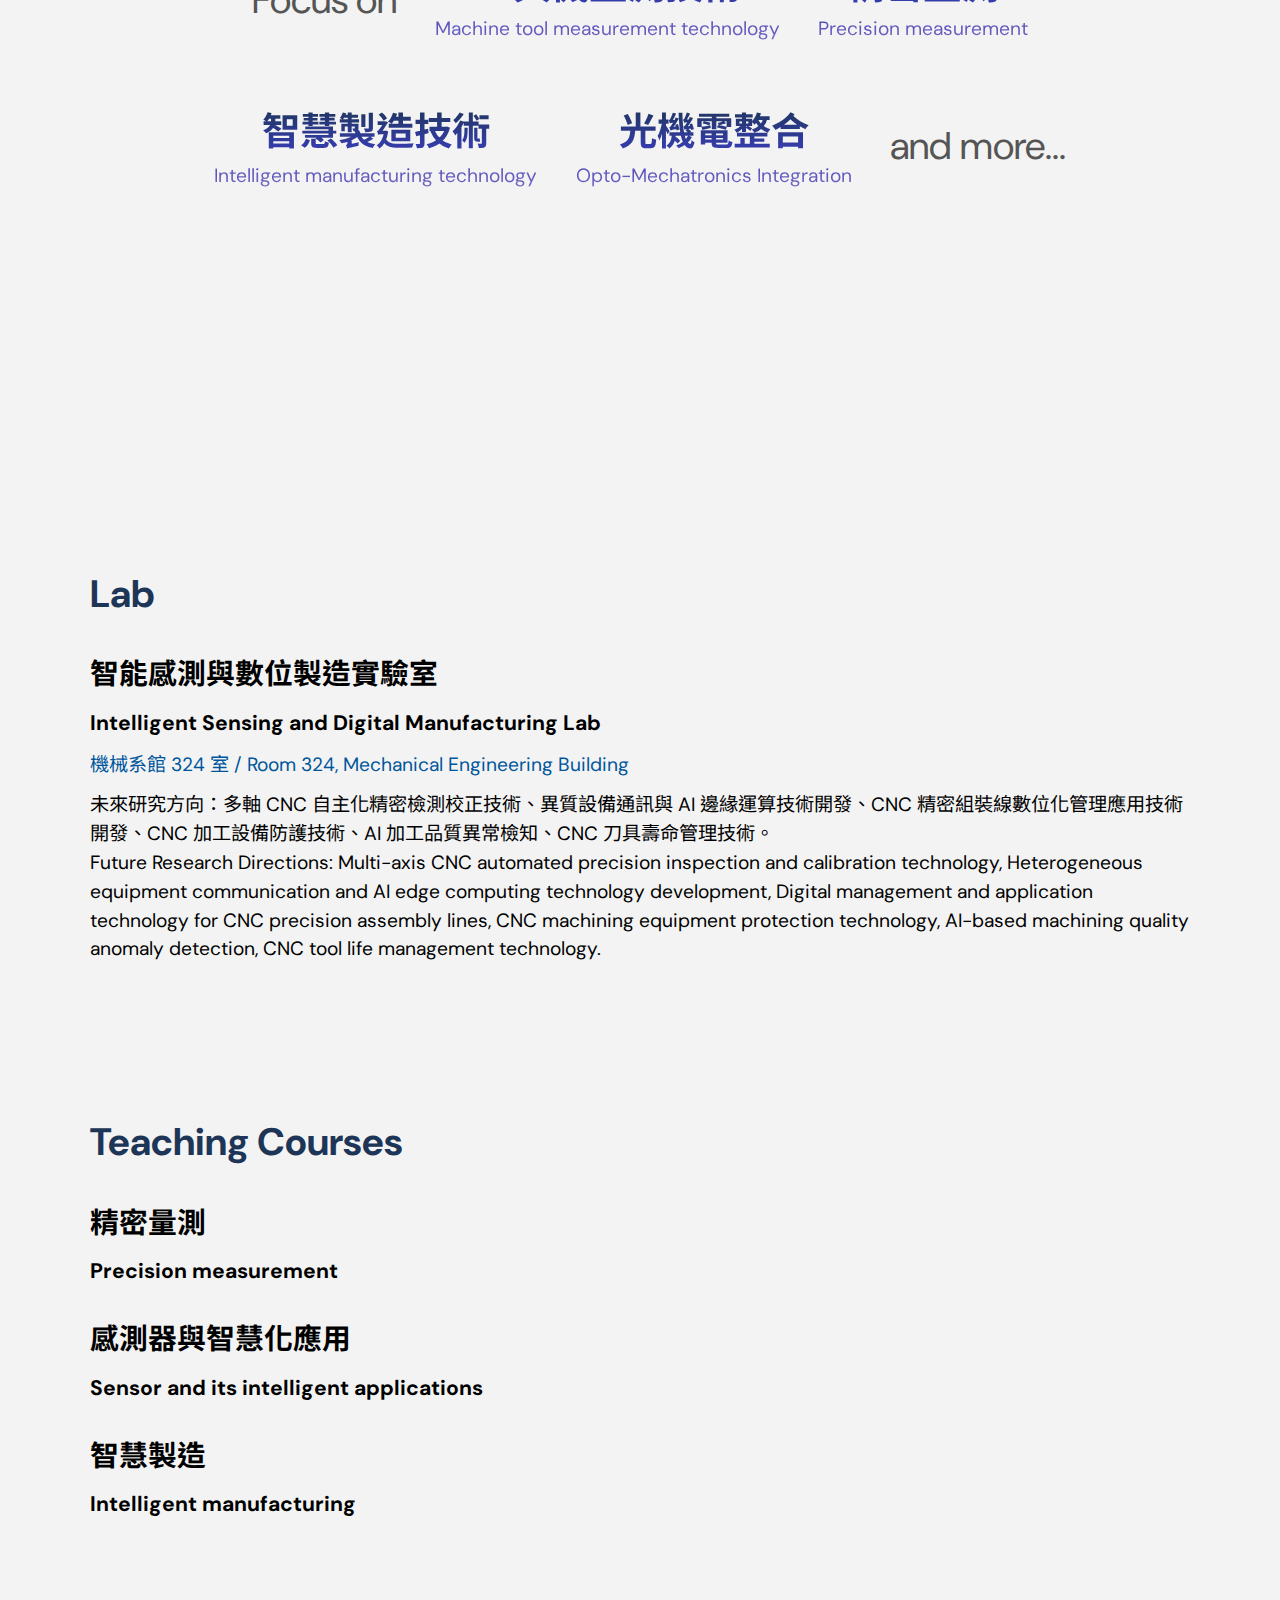
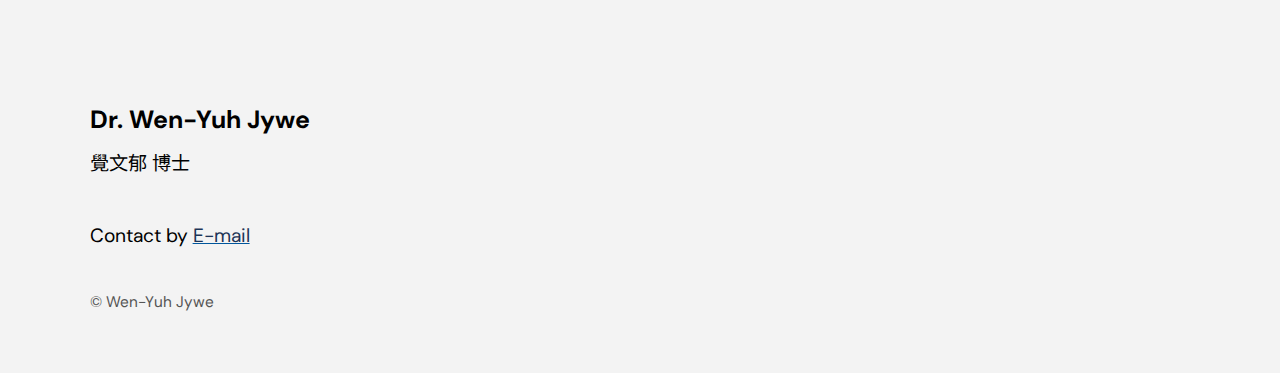
==== commit cbb615bc: "TEST" ====
--- a/index.html
+++ b/index.html
@@ -49,7 +49,7 @@
 </head>
 
 <body>
-    <header class="container_1">
+    <!-- <header class="container_1">
         <div class="introhero">
             <img loading="eager" fetchpriority="high" alt="國立臺灣大學 機械系 終身特聘教授 覺文郁 Wen-Yuh Jywe Banner"
                 src="pic/banner.jpg">
@@ -58,7 +58,7 @@
                 <p class="introhero_en">Wen-Yuh Jywe</p>
             </div>
         </div>
-    </header>
+    </header> -->
 
     <main>
         <section class="container_1">
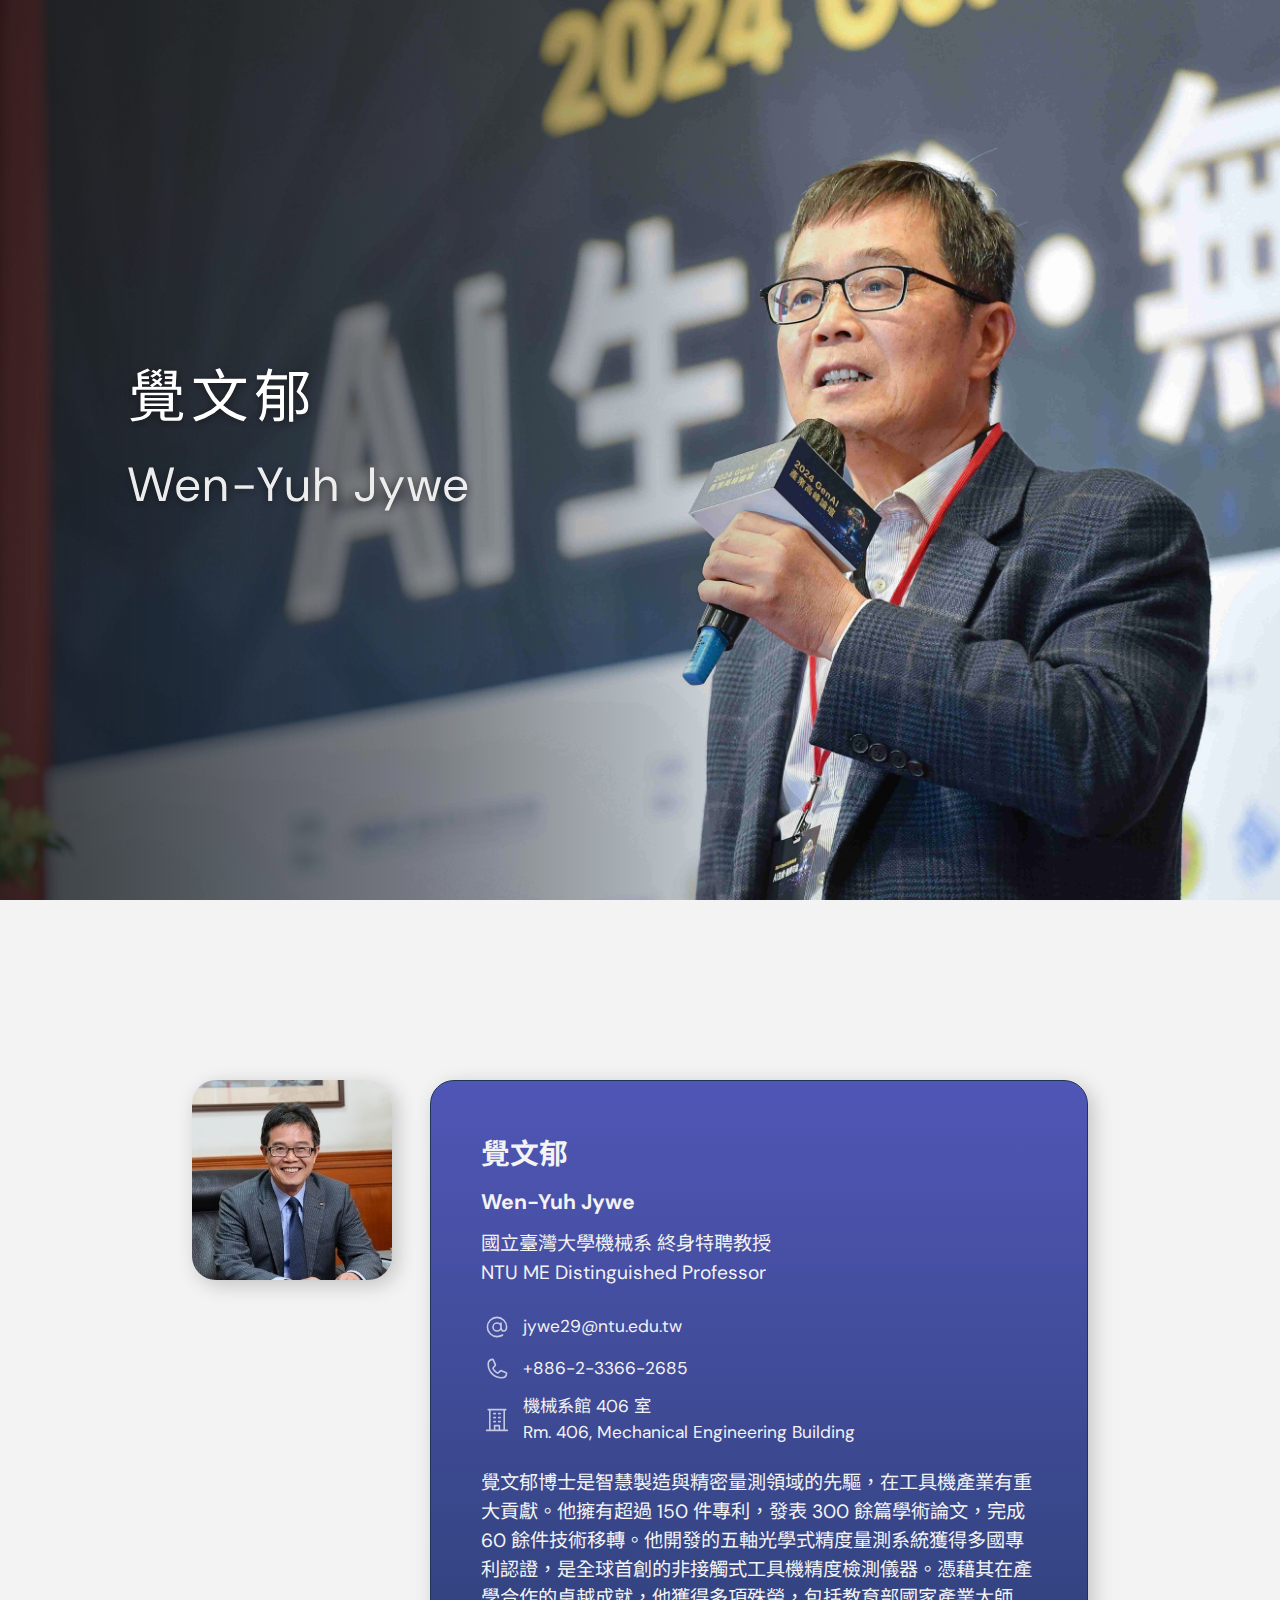
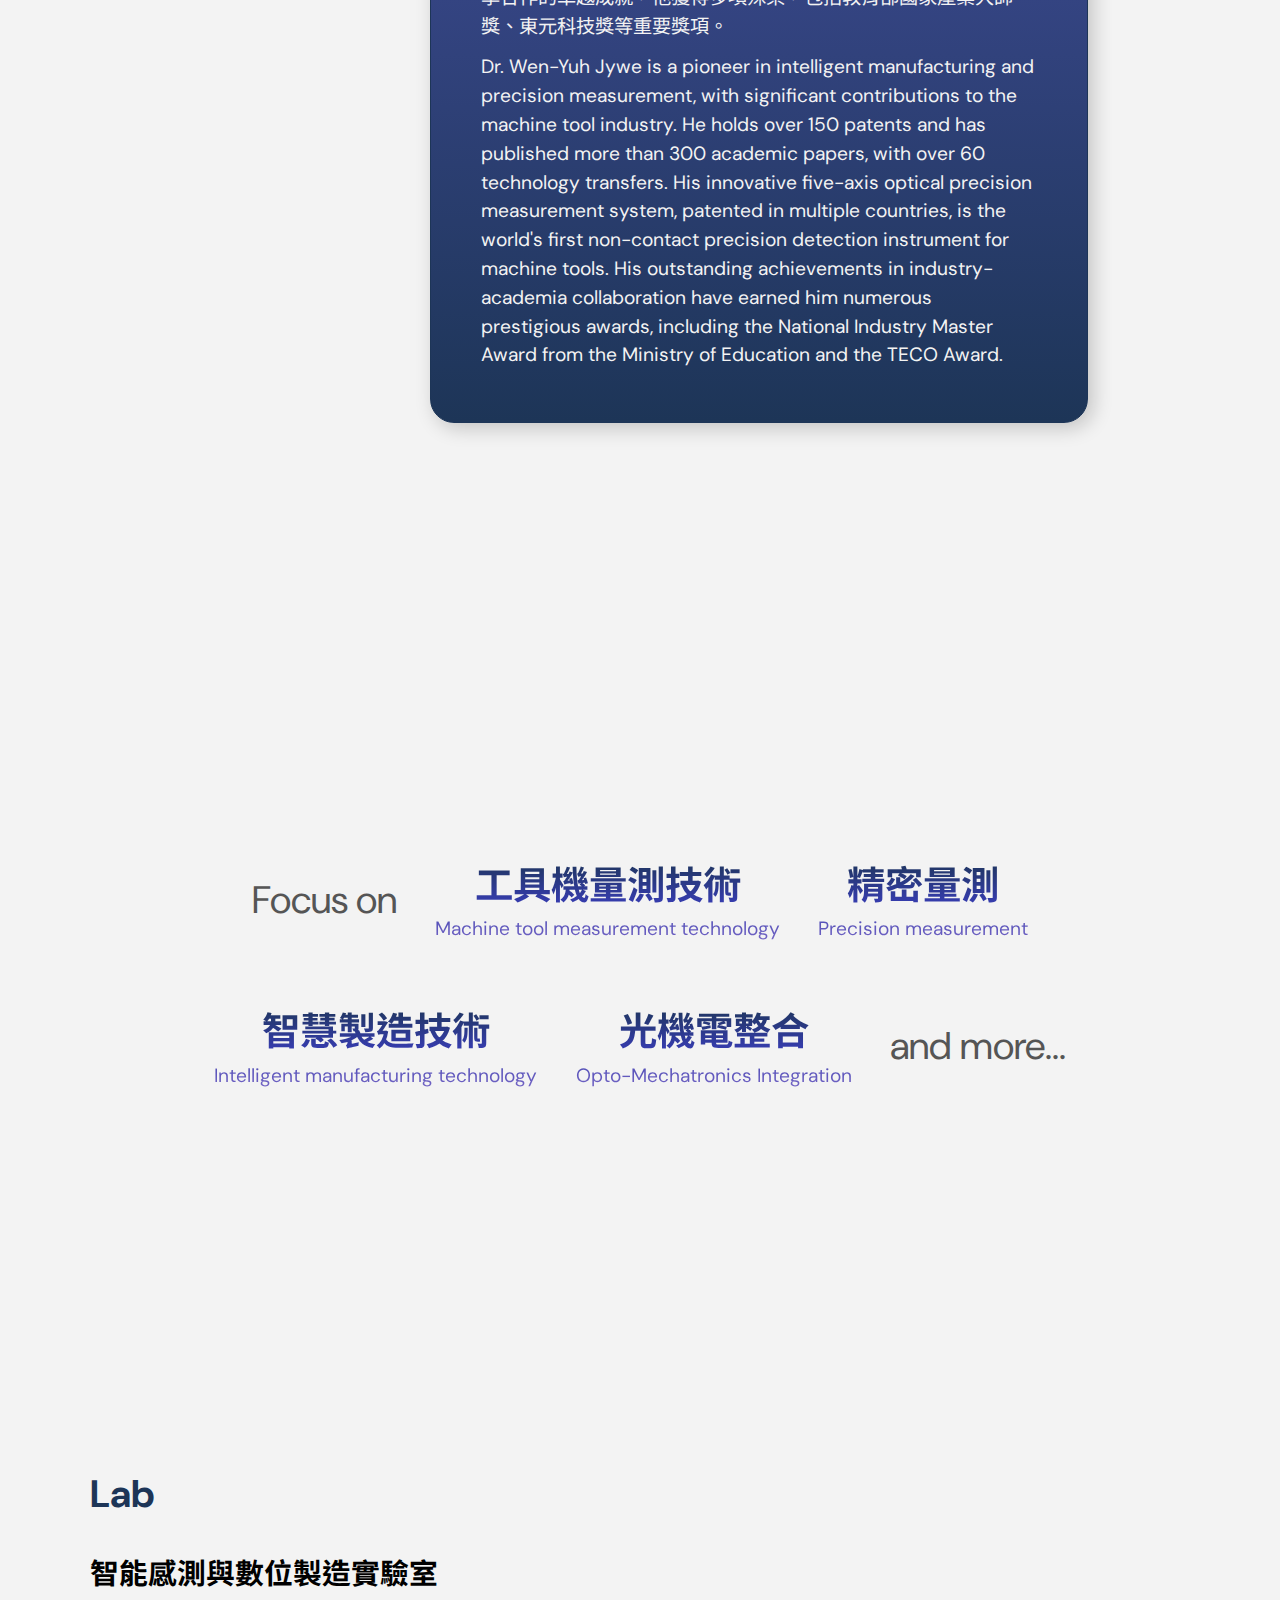
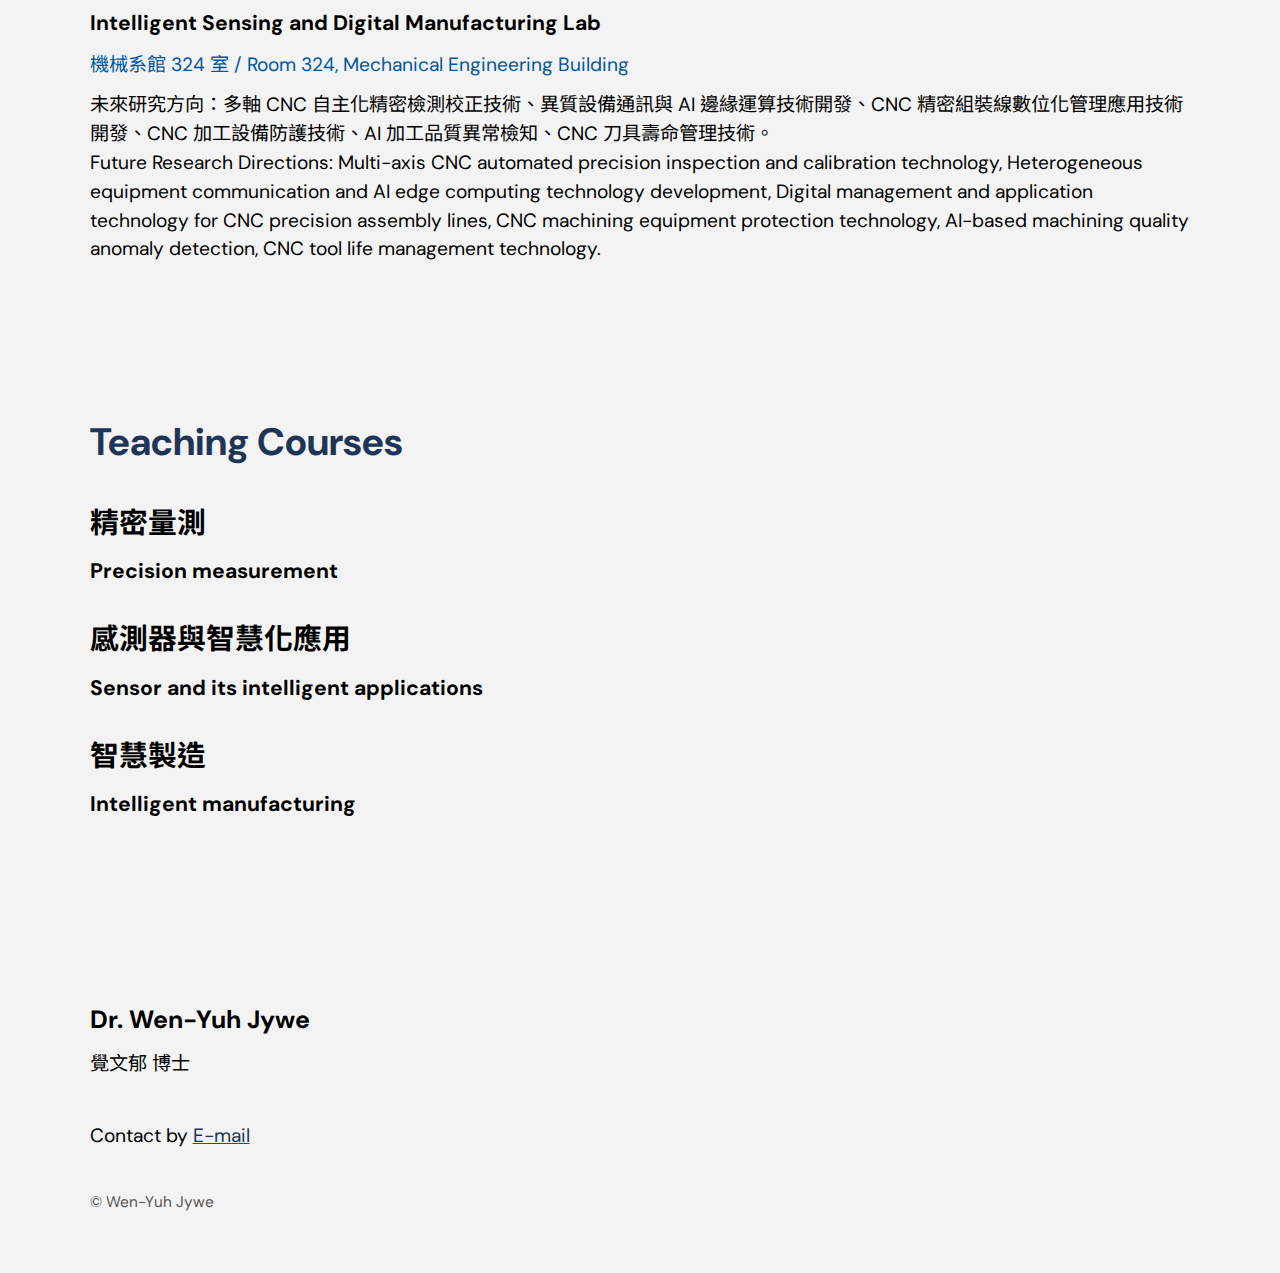
==== commit eb833949: "Update" ====
--- a/index.html
+++ b/index.html
@@ -49,7 +49,7 @@
 </head>
 
 <body>
-    <!-- <header class="container_1">
+    <header class="container_1">
         <div class="introhero">
             <img loading="eager" fetchpriority="high" alt="國立臺灣大學 機械系 終身特聘教授 覺文郁 Wen-Yuh Jywe Banner"
                 src="pic/banner.jpg">
@@ -58,7 +58,7 @@
                 <p class="introhero_en">Wen-Yuh Jywe</p>
             </div>
         </div>
-    </header> -->
+    </header>
 
     <main>
         <section class="container_1">
